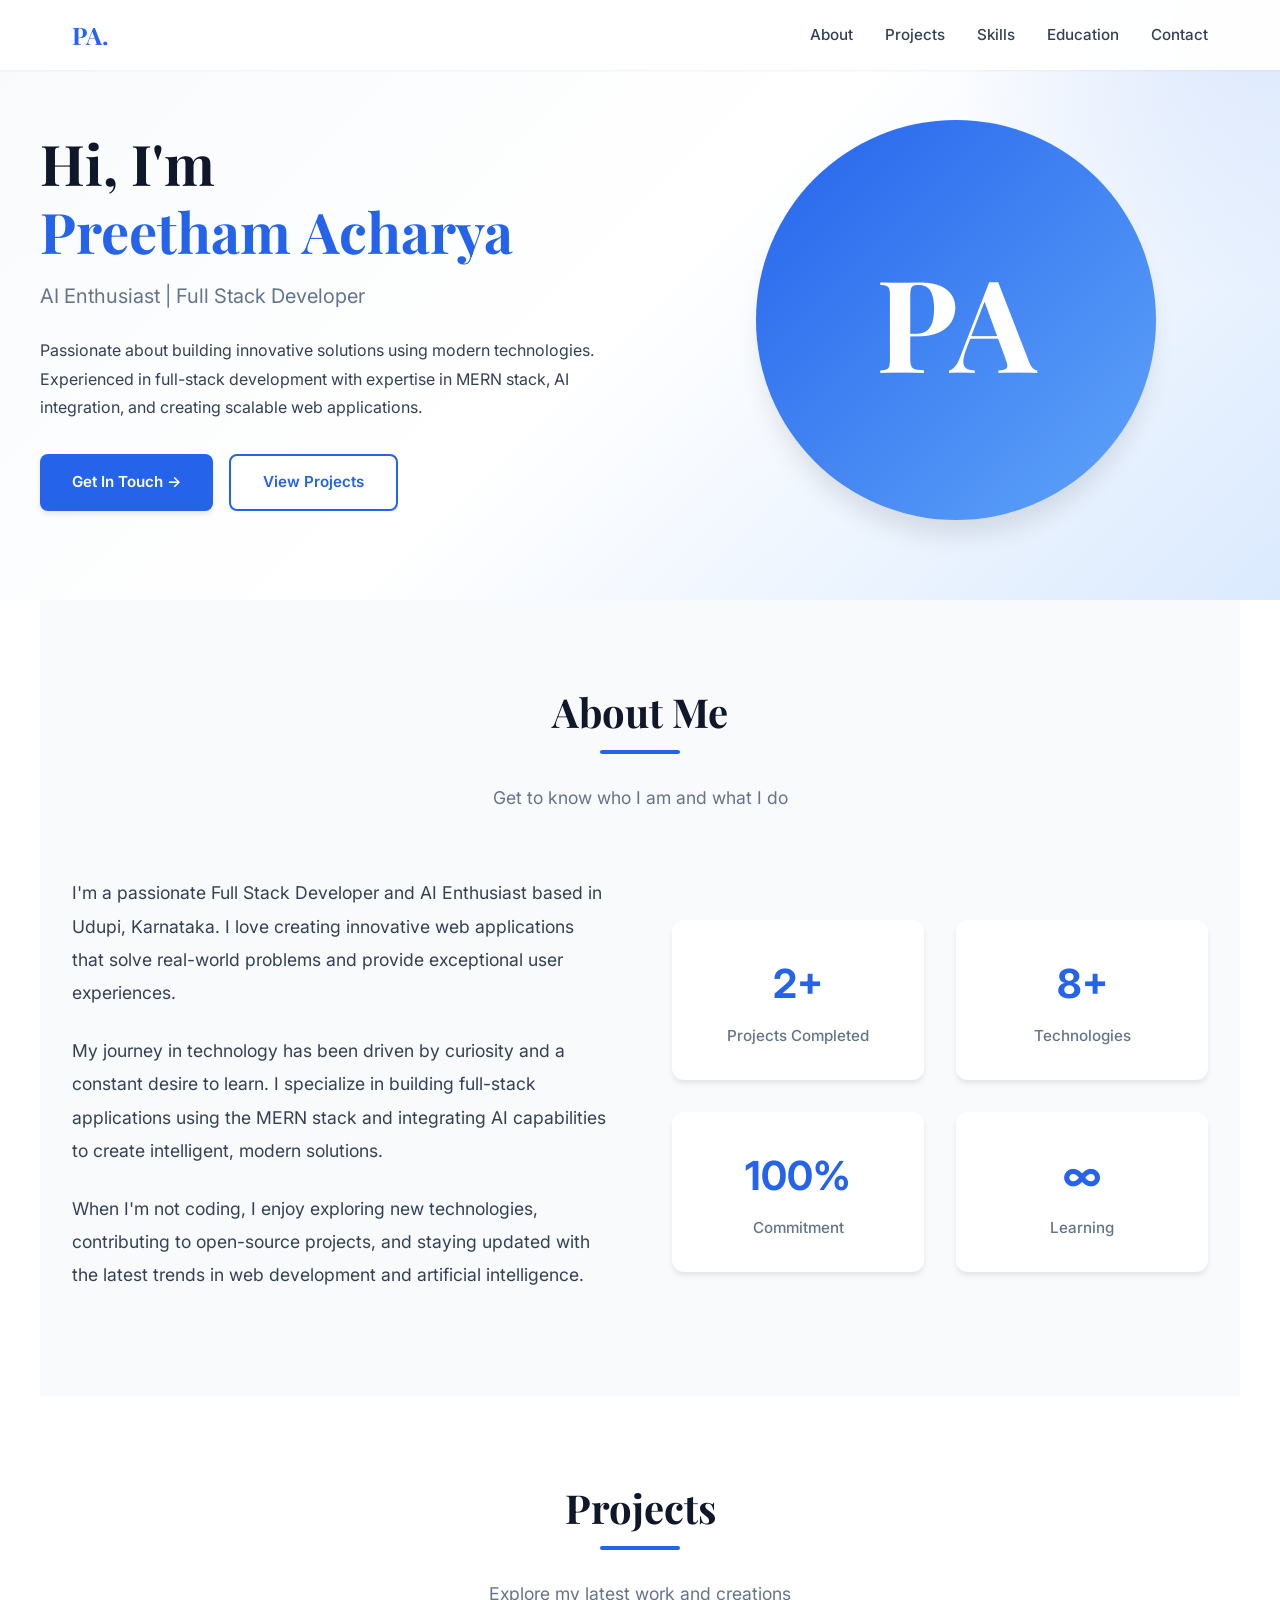
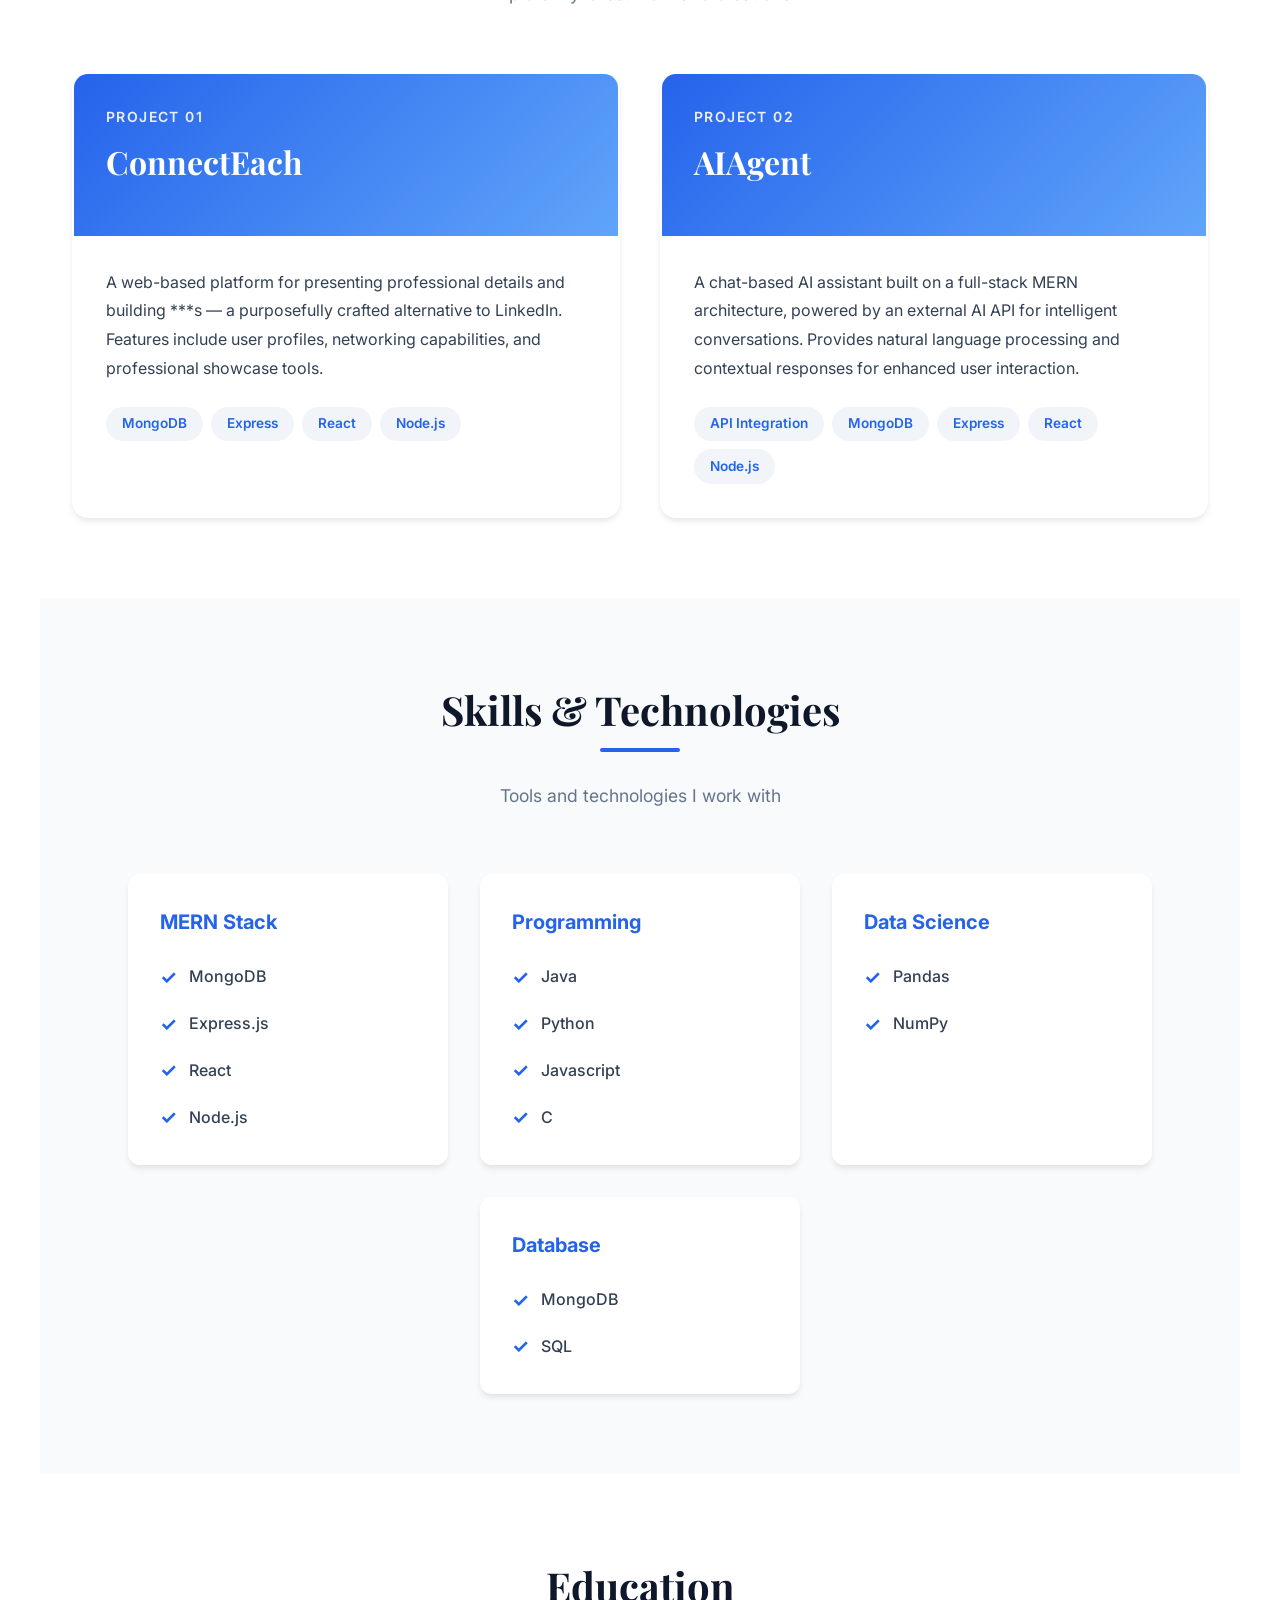
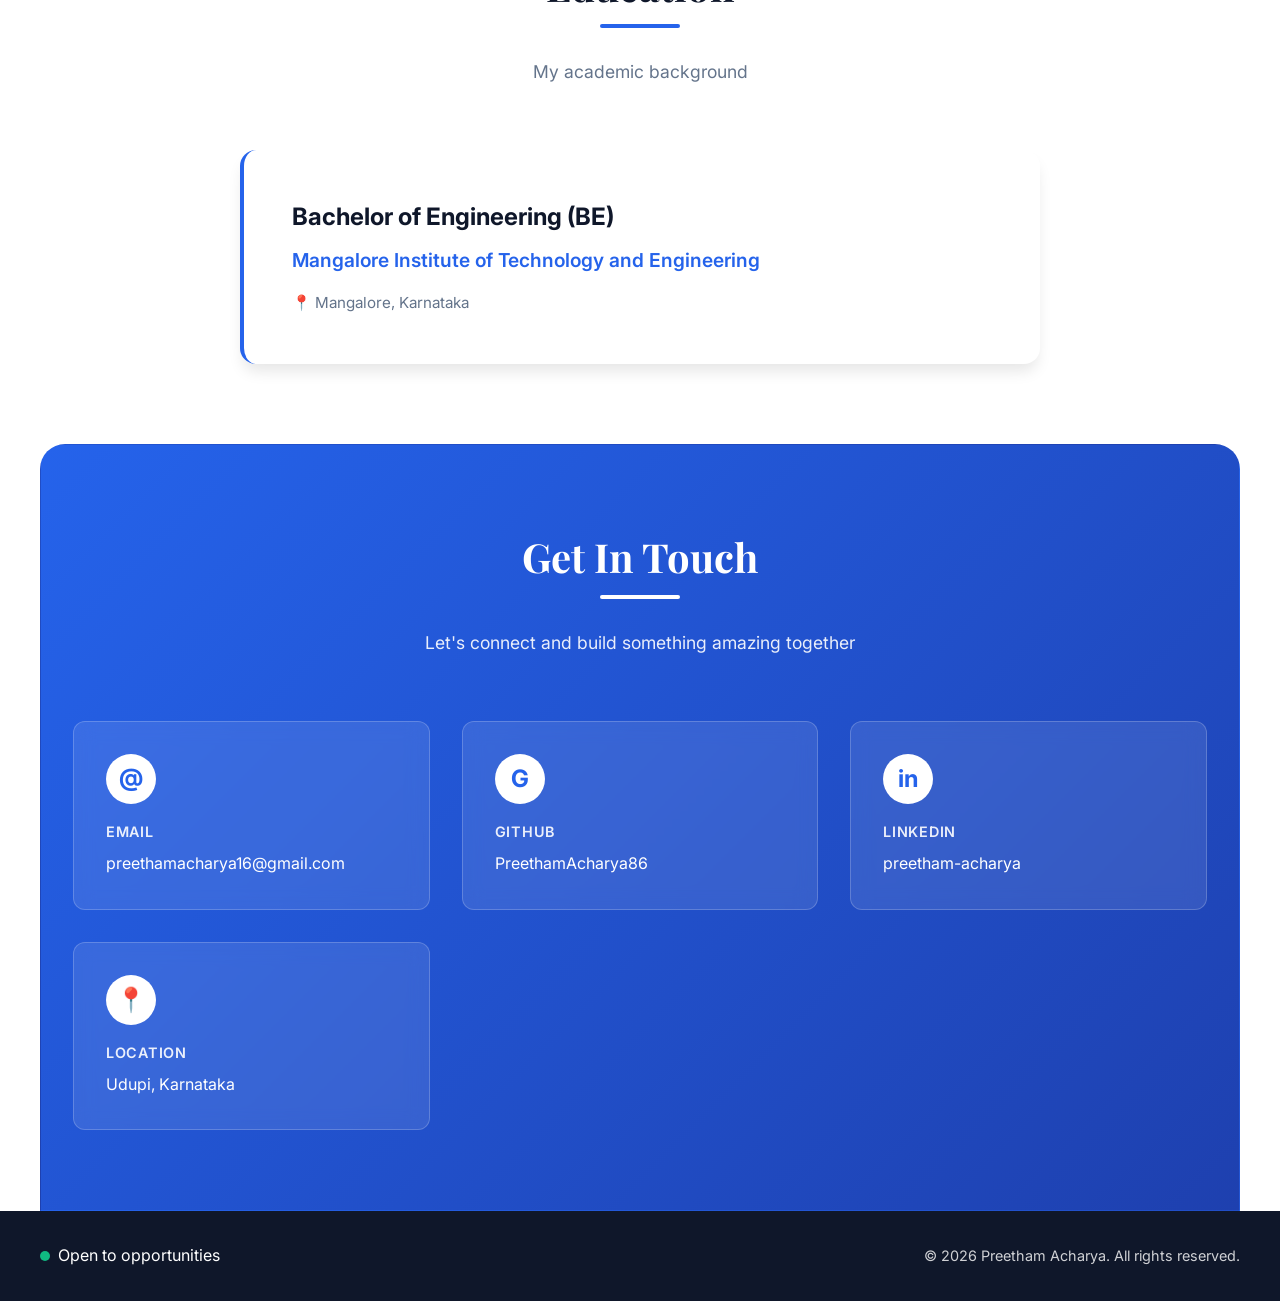
==== index.html @ 72200555 "First portfolio" ====
<!DOCTYPE html>
<html lang="en">
<head>
  <meta charset="UTF-8">
  <meta name="viewport" content="width=device-width, initial-scale=1.0">
  <title>Preetham Acharya - Portfolio</title>
  <link rel="preconnect" href="https://fonts.googleapis.com">
  <link rel="stylesheet" href="style.css">
  <link href="https://fonts.googleapis.com/css2?family=Inter:wght@300;400;500;600;700&family=Playfair+Display:wght@400;600;700&display=swap" rel="stylesheet">
</head>
<body>

<!-- Navigation -->
<nav id="navbar">
  <div class="nav-container">
    <a href="#" class="logo">PA.</a>
    <ul class="nav-links">
      <li><a href="#about">About</a></li>
      <li><a href="#projects">Projects</a></li>
      <li><a href="#skills">Skills</a></li>
      <li><a href="#education">Education</a></li>
      <li><a href="#contact">Contact</a></li>
    </ul>
  </div>
</nav>

<!-- Hero Section -->
<section class="hero">
  <div class="hero-container">
    <div class="hero-content">
      <h1>
        Hi, I'm
        <span>Preetham Acharya</span>
      </h1>
      <p class="hero-subtitle">AI Enthusiast | Full Stack Developer</p>
      <p class="hero-description">
        Passionate about building innovative solutions using modern technologies. 
        Experienced in full-stack development with expertise in MERN stack, 
        AI integration, and creating scalable web applications.
      </p>
      <div class="hero-buttons">
        <a href="#contact" class="btn btn-primary">Get In Touch →</a>
        <a href="#projects" class="btn btn-secondary">View Projects</a>
      </div>
    </div>
    <div class="hero-image">
      <div class="hero-circle"></div>
    </div>
  </div>
</section>

<!-- About Section -->
<section id="about" class="section about">
  <div class="section-header">
    <h2 class="section-title">About Me</h2>
    <p class="section-subtitle">Get to know who I am and what I do</p>
  </div>
  <div class="about-content">
    <div class="about-text">
      <p>
        I'm a passionate Full Stack Developer and AI Enthusiast based in Udupi, Karnataka. 
        I love creating innovative web applications that solve real-world problems and 
        provide exceptional user experiences.
      </p>
      <p>
        My journey in technology has been driven by curiosity and a constant desire to learn. 
        I specialize in building full-stack applications using the MERN stack and integrating 
        AI capabilities to create intelligent, modern solutions.
      </p>
      <p>
        When I'm not coding, I enjoy exploring new technologies, contributing to open-source 
        projects, and staying updated with the latest trends in web development and artificial intelligence.
      </p>
    </div>
    <div class="about-stats">
      <div class="stat-card fade-in">
        <div class="stat-number">2+</div>
        <div class="stat-label">Projects Completed</div>
      </div>
      <div class="stat-card fade-in">
        <div class="stat-number">8+</div>
        <div class="stat-label">Technologies</div>
      </div>
      <div class="stat-card fade-in">
        <div class="stat-number">100%</div>
        <div class="stat-label">Commitment</div>
      </div>
      <div class="stat-card fade-in">
        <div class="stat-number">∞</div>
        <div class="stat-label">Learning</div>
      </div>
    </div>
  </div>
</section>

<!-- Projects Section -->
<section id="projects" class="section">
  <div class="section-header">
    <h2 class="section-title">Projects</h2>
    <p class="section-subtitle">Explore my latest work and creations</p>
  </div>
  <div class="projects-grid">
    <div class="project-card fade-in">
      <div class="project-header">
        <div class="project-number">PROJECT 01</div>
        <h3 class="project-title">ConnectEach</h3>
      </div>
      <div class="project-body">
        <p class="project-description">
          A web-based platform for presenting professional details and building ***s — 
          a purposefully crafted alternative to LinkedIn. Features include user profiles, 
          networking capabilities, and professional showcase tools.
        </p>
        <div class="project-tags">
          <span class="tag">MongoDB</span>
          <span class="tag">Express</span>
          <span class="tag">React</span>
          <span class="tag">Node.js</span>
        </div>
      </div>
    </div>

    <div class="project-card fade-in">
      <div class="project-header">
        <div class="project-number">PROJECT 02</div>
        <h3 class="project-title">AIAgent</h3>
      </div>
      <div class="project-body">
        <p class="project-description">
          A chat-based AI assistant built on a full-stack MERN architecture, powered by an 
          external AI API for intelligent conversations. Provides natural language processing 
          and contextual responses for enhanced user interaction.
        </p>
        <div class="project-tags">
          <span class="tag">API Integration</span>
          <span class="tag">MongoDB</span>
          <span class="tag">Express</span>
          <span class="tag">React</span>
          <span class="tag">Node.js</span>
        </div>
      </div>
    </div>
  </div>
</section>

<!-- Skills Section -->
<section id="skills" class="section skills">
  <div class="section-header">
    <h2 class="section-title">Skills & Technologies</h2>
    <p class="section-subtitle">Tools and technologies I work with</p>
  </div>
  <div class="skills-container">
    <div class="skill-category fade-in">
      <h3 class="skill-category-title">
        MERN Stack
      </h3>
      <div class="skill-list">
        <div class="skill-item">
          <span class="skill-name">MongoDB</span>
        </div>
        <div class="skill-item">
          <span class="skill-name">Express.js</span>
        </div>
        <div class="skill-item">
          <span class="skill-name">React</span>
        </div>
        <div class="skill-item">
          <span class="skill-name">Node.js</span>
        </div>
      </div>
    </div>

    <div class="skill-category fade-in">
      <h3 class="skill-category-title">
        Programming
      </h3>
      <div class="skill-list">
        <div class="skill-item">
          <span class="skill-name">Java</span>
        </div>
        <div class="skill-item">
          <span class="skill-name">Python</span>
        </div>
        <div class="skill-item">
          <span class="skill-name">Javascript</span>
        </div>
        <div class="skill-item">
          <span class="skill-name">C</span>
        </div>
      </div>
    </div>

    <div class="skill-category fade-in">
      <h3 class="skill-category-title">
        Data Science
      </h3>
      <div class="skill-list">
        <div class="skill-item">
          <span class="skill-name">Pandas</span>
        </div>
        <div class="skill-item">
          <span class="skill-name">NumPy</span>
        </div>
      </div>
    </div>
    <div class="skill-category fade-in">
      <h3 class="skill-category-title">
        Database
      </h3>
      <div class="skill-list">
        <div class="skill-item">
          <span class="skill-name">MongoDB</span>
        </div>
        <div class="skill-item">
          <span class="skill-name">SQL</span>
        </div>
      </div>
    </div>
  </div>
</section>

<!-- Education Section -->
<section id="education" class="section">
  <div class="section-header">
    <h2 class="section-title">Education</h2>
    <p class="section-subtitle">My academic background</p>
  </div>
  <div class="education-card fade-in">
    <h3 class="education-degree">Bachelor of Engineering (BE)</h3>
    <p class="education-institution">Mangalore Institute of Technology and Engineering</p>
    <div class="education-details">
      <span>📍 Mangalore, Karnataka</span>
    </div>
  </div>
</section>

<!-- Contact Section -->
<section id="contact" class="section contact">
  <div class="section-header">
    <h2 class="section-title">Get In Touch</h2>
    <p class="section-subtitle">Let's connect and build something amazing together</p>
  </div>
  <div class="contact-grid">
    <div class="contact-card fade-in">
      <div class="contact-icon">@</div>
      <div class="contact-label">EMAIL</div>
      <div class="contact-value">
        <a href="mailto:preethamacharya16@gmail.com">preethamacharya16@gmail.com</a>
      </div>
    </div>

    <div class="contact-card fade-in">
      <div class="contact-icon">G</div>
      <div class="contact-label">GITHUB</div>
      <div class="contact-value">
        <a href="https://github.com/PreethamAcharya86" target="_blank">PreethamAcharya86</a>
      </div>
    </div>

    <div class="contact-card fade-in">
      <div class="contact-icon">in</div>
      <div class="contact-label">LINKEDIN</div>
      <div class="contact-value">
        <a href="https://www.linkedin.com/in/preetham-acharya" target="_blank">preetham-acharya</a>
      </div>
    </div>

    <div class="contact-card fade-in">
      <div class="contact-icon">📍</div>
      <div class="contact-label">LOCATION</div>
      <div class="contact-value">Udupi, Karnataka</div>
    </div>
  </div>
</section>

<!-- Footer -->
<footer>
  <div class="footer-content">
    <div class="footer-status">
      <span class="status-dot"></span>
      <span>Open to opportunities</span>
    </div>
    <div class="footer-text">
      © 2026 Preetham Acharya. All rights reserved.
    </div>
  </div>
</footer>

<script>
// Navbar scroll effect
const navbar = document.getElementById('navbar');
window.addEventListener('scroll', () => {
  if (window.scrollY > 50) {
    navbar.classList.add('scrolled');
  } else {
    navbar.classList.remove('scrolled');
  }
});

// Intersection Observer for fade-in animations
const observerOptions = {
  threshold: 0.1,
  rootMargin: '0px 0px -50px 0px'
};

const observer = new IntersectionObserver((entries) => {
  entries.forEach(entry => {
    if (entry.isIntersecting) {
      entry.target.classList.add('visible');
    }
  });
}, observerOptions);

// Observe all fade-in elements
document.querySelectorAll('.fade-in').forEach(el => {
  observer.observe(el);
});

// Smooth scroll for navigation links
document.querySelectorAll('a[href^="#"]').forEach(anchor => {
  anchor.addEventListener('click', function (e) {
    e.preventDefault();
    const target = document.querySelector(this.getAttribute('href'));
    if (target) {
      const offsetTop = target.offsetTop - 80;
      window.scrollTo({
        top: offsetTop,
        behavior: 'smooth'
      });
    }
  });
});
</script>
---- style.css ----
:root {
  --primary-blue: #2563eb;
  --light-blue: #60a5fa;
  --dark-blue: #1e40af;
  --accent-blue: #3b82f6;
  --white: #ffffff;
  --off-white: #f8fafc;
  --light-gray: #f1f5f9;
  --gray: #64748b;
  --dark-gray: #334155;
  --text-dark: #0f172a;
  
  --shadow-sm: 0 1px 2px 0 rgba(0, 0, 0, 0.05);
  --shadow-md: 0 4px 6px -1px rgba(0, 0, 0, 0.1);
  --shadow-lg: 0 10px 15px -3px rgba(0, 0, 0, 0.1);
  --shadow-xl: 0 20px 25px -5px rgba(0, 0, 0, 0.1);
}

* {
  margin: 0;
  padding: 0;
  box-sizing: border-box;
}

html {
  scroll-behavior: smooth;
}

body {
  font-family: 'Inter', sans-serif;
  background: var(--white);
  color: var(--text-dark);
  line-height: 1.6;
  overflow-x: hidden;
}

/* Navigation */
nav {
  position: fixed;
  top: 0;
  left: 0;
  right: 0;
  background: rgba(255, 255, 255, 0.95);
  backdrop-filter: blur(10px);
  box-shadow: var(--shadow-sm);
  z-index: 1000;
  transition: all 0.3s ease;
}

nav.scrolled {
  box-shadow: var(--shadow-md);
}

.nav-container {
  max-width: 1200px;
  margin: 0 auto;
  padding: 1rem 2rem;
  display: flex;
  justify-content: space-between;
  align-items: center;
}

.logo {
  font-family: 'Playfair Display', serif;
  font-size: 1.5rem;
  font-weight: 700;
  color: var(--primary-blue);
  text-decoration: none;
}

.nav-links {
  display: flex;
  gap: 2rem;
  list-style: none;
}

.nav-links a {
  color: var(--dark-gray);
  text-decoration: none;
  font-weight: 500;
  font-size: 0.95rem;
  transition: color 0.3s ease;
  position: relative;
}

.nav-links a::after {
  content: '';
  position: absolute;
  bottom: -5px;
  left: 0;
  width: 0;
  height: 2px;
  background: var(--primary-blue);
  transition: width 0.3s ease;
}

.nav-links a:hover {
  color: var(--primary-blue);
}

.nav-links a:hover::after {
  width: 100%;
}

/* Hero Section */
.hero {
  padding: 120px 2rem 80px;
  background: linear-gradient(135deg, var(--off-white) 0%, var(--white) 50%, #dbeafe 100%);
  position: relative;
  overflow: hidden;
}

.hero::before {
  content: '';
  position: absolute;
  top: -50%;
  right: -20%;
  width: 600px;
  height: 600px;
  background: radial-gradient(circle, rgba(37, 99, 235, 0.1) 0%, transparent 70%);
  border-radius: 50%;
  animation: float 6s ease-in-out infinite;
}

@keyframes float {
  0%, 100% { transform: translateY(0px); }
  50% { transform: translateY(-30px); }
}

.hero-container {
  max-width: 1200px;
  margin: 0 auto;
  display: grid;
  grid-template-columns: 1fr 1fr;
  gap: 4rem;
  align-items: center;
  position: relative;
  z-index: 1;
}

.hero-content h1 {
  font-family: 'Playfair Display', serif;
  font-size: 3.5rem;
  font-weight: 700;
  color: var(--text-dark);
  margin-bottom: 1rem;
  line-height: 1.2;
}

.hero-content h1 span {
  color: var(--primary-blue);
  display: block;
}

.hero-subtitle {
  font-size: 1.25rem;
  color: var(--gray);
  margin-bottom: 1.5rem;
}

.hero-description {
  font-size: 1rem;
  color: var(--dark-gray);
  margin-bottom: 2rem;
  line-height: 1.8;
}

.hero-buttons {
  display: flex;
  gap: 1rem;
}

.btn {
  padding: 0.875rem 2rem;
  border-radius: 8px;
  text-decoration: none;
  font-weight: 600;
  font-size: 0.95rem;
  transition: all 0.3s ease;
  display: inline-flex;
  align-items: center;
  gap: 0.5rem;
}

.btn-primary {
  background: var(--primary-blue);
  color: var(--white);
  box-shadow: var(--shadow-md);
}

.btn-primary:hover {
  background: var(--dark-blue);
  box-shadow: var(--shadow-lg);
  transform: translateY(-2px);
}

.btn-secondary {
  background: var(--white);
  color: var(--primary-blue);
  border: 2px solid var(--primary-blue);
}

.btn-secondary:hover {
  background: var(--primary-blue);
  color: var(--white);
}

.hero-image {
  position: relative;
  display: flex;
  justify-content: center;
  align-items: center;
}

.hero-circle {
  width: 400px;
  height: 400px;
  background: linear-gradient(135deg, var(--primary-blue) 0%, var(--light-blue) 100%);
  border-radius: 50%;
  display: flex;
  justify-content: center;
  align-items: center;
  box-shadow: var(--shadow-xl);
  position: relative;
  animation: pulse 3s ease-in-out infinite;
}

@keyframes pulse {
  0%, 100% { box-shadow: 0 0 0 0 rgba(37, 99, 235, 0.4); }
  50% { box-shadow: 0 0 0 30px rgba(37, 99, 235, 0); }
}

.hero-circle::before {
  content: 'PA';
  font-family: 'Playfair Display', serif;
  font-size: 8rem;
  font-weight: 700;
  color: var(--white);
}

/* Section Styles */
.section {
  padding: 80px 2rem;
  max-width: 1200px;
  margin: 0 auto;
}

.section-header {
  text-align: center;
  margin-bottom: 4rem;
}

.section-title {
  font-family: 'Playfair Display', serif;
  font-size: 2.5rem;
  font-weight: 700;
  color: var(--text-dark);
  margin-bottom: 1rem;
  position: relative;
  display: inline-block;
}

.section-title::after {
  content: '';
  position: absolute;
  bottom: -10px;
  left: 50%;
  transform: translateX(-50%);
  width: 80px;
  height: 4px;
  background: var(--primary-blue);
  border-radius: 2px;
}

.section-subtitle {
  font-size: 1.1rem;
  color: var(--gray);
  margin-top: 1.5rem;
}

/* About Section */
.about {
  background: var(--off-white);
}

.about-content {
  display: grid;
  grid-template-columns: 1fr 1fr;
  gap: 4rem;
  align-items: center;
}

.about-text {
  font-size: 1.1rem;
  color: var(--dark-gray);
  line-height: 1.9;
}

.about-text p {
  margin-bottom: 1.5rem;
}

.about-stats {
  display: grid;
  grid-template-columns: 1fr 1fr;
  gap: 2rem;
}

.stat-card {
  background: var(--white);
  padding: 2rem;
  border-radius: 12px;
  box-shadow: var(--shadow-md);
  text-align: center;
  transition: transform 0.3s ease;
}

.stat-card:hover {
  transform: translateY(-5px);
  box-shadow: var(--shadow-lg);
}

.stat-number {
  font-size: 2.5rem;
  font-weight: 700;
  color: var(--primary-blue);
  margin-bottom: 0.5rem;
}

.stat-label {
  font-size: 0.95rem;
  color: var(--gray);
  font-weight: 500;
}

/* Projects Section */
.projects-grid {
  display: grid;
  grid-template-columns: repeat(auto-fit, minmax(500px, 1fr));
  gap: 2.5rem;
}

.project-card {
  background: var(--white);
  border-radius: 16px;
  overflow: hidden;
  box-shadow: var(--shadow-md);
  transition: all 0.3s ease;
  border: 2px solid transparent;
}

.project-card:hover {
  transform: translateY(-8px);
  box-shadow: var(--shadow-xl);
  border-color: var(--primary-blue);
}

.project-header {
  background: linear-gradient(135deg, var(--primary-blue) 0%, var(--light-blue) 100%);
  padding: 2rem;
  color: var(--white);
}

.project-number {
  font-size: 0.875rem;
  font-weight: 600;
  letter-spacing: 0.1em;
  margin-bottom: 0.5rem;
  opacity: 0.9;
}

.project-title {
  font-family: 'Playfair Display', serif;
  font-size: 2rem;
  font-weight: 700;
  margin-bottom: 1rem;
}

.project-body {
  padding: 2rem;
}

.project-description {
  color: var(--dark-gray);
  margin-bottom: 1.5rem;
  line-height: 1.8;
}

.project-tags {
  display: flex;
  flex-wrap: wrap;
  gap: 0.5rem;
}

.tag {
  background: var(--light-gray);
  color: var(--primary-blue);
  padding: 0.4rem 1rem;
  border-radius: 20px;
  font-size: 0.85rem;
  font-weight: 600;
}

/* Skills Section */
.skills {
  background: var(--off-white);
}

.skills-container {
  display: flex;
  flex-wrap: wrap;
  justify-content: center;
  gap: 2rem;
}

.skill-category {
  background: var(--white);
  padding: 2rem;
  flex: 1 1 280px;
  max-width: 320px;
  border-radius: 12px;
  box-shadow: var(--shadow-md);
  transition: transform 0.3s ease;
}

.skill-category:hover {
  transform: translateY(-5px);
  box-shadow: var(--shadow-lg);
}

.skill-category-title {
  font-size: 1.25rem;
  font-weight: 700;
  color: var(--primary-blue);
  margin-bottom: 1.5rem;
  display: flex;
  align-items: center;
  gap: 0.75rem;
}

.skill-icon {
  width: 32px;
  height: 32px;
  background: var(--primary-blue);
  border-radius: 8px;
  display: flex;
  align-items: center;
  justify-content: center;
  color: var(--white);
  font-weight: 700;
}

.skill-list {
  display: flex;
  flex-direction: column;
  gap: 1rem;
}

.skill-item {
  display: flex;
  align-items: center;
  gap: 0.75rem;
}

.skill-item::before {
  content: '✓';
  color: var(--primary-blue);
  font-weight: 700;
  font-size: 1.2rem;
}

.skill-name {
  color: var(--dark-gray);
  font-weight: 500;
}

/* Education Section */
.education-card {
  background: var(--white);
  padding: 3rem;
  border-radius: 16px;
  box-shadow: var(--shadow-lg);
  border-left: 4px solid var(--primary-blue);
  max-width: 800px;
  margin: 0 auto;
}

.education-degree {
  font-size: 1.5rem;
  font-weight: 700;
  color: var(--text-dark);
  margin-bottom: 0.5rem;
}

.education-institution {
  font-size: 1.2rem;
  color: var(--primary-blue);
  font-weight: 600;
  margin-bottom: 1rem;
}

.education-details {
  display: flex;
  gap: 2rem;
  color: var(--gray);
  font-size: 0.95rem;
}

/* Contact Section */
.contact {
  background: linear-gradient(135deg, var(--primary-blue) 0%, var(--dark-blue) 100%);
  border: 1px solid transparent;
  border-top-left-radius: 25px;
  border-top-right-radius: 25px;
  color: var(--white);
}

.contact .section-title {
  color: var(--white);
}

.contact .section-title::after {
  background: var(--white);
}

.contact .section-subtitle {
  color: rgba(255, 255, 255, 0.9);
}

.contact-grid {
  display: grid;
  grid-template-columns: repeat(auto-fit, minmax(280px, 1fr));
  gap: 2rem;
  margin-top: 3rem;
}

.contact-card {
  background: rgba(255, 255, 255, 0.1);
  backdrop-filter: blur(10px);
  padding: 2rem;
  border-radius: 12px;
  border: 1px solid rgba(255, 255, 255, 0.2);
  transition: all 0.3s ease;
}

.contact-card:hover {
  background: rgba(255, 255, 255, 0.15);
  transform: translateY(-5px);
}

.contact-icon {
  width: 50px;
  height: 50px;
  background: var(--white);
  color: var(--primary-blue);
  border-radius: 50%;
  display: flex;
  align-items: center;
  justify-content: center;
  margin-bottom: 1rem;
  font-size: 1.5rem;
  font-weight: 700;
}

.contact-label {
  font-size: 0.9rem;
  font-weight: 600;
  letter-spacing: 0.05em;
  margin-bottom: 0.5rem;
  opacity: 0.9;
}

.contact-value {
  font-size: 1rem;
  word-break: break-all;
}

.contact-value a {
  color: var(--white);
  text-decoration: none;
  transition: opacity 0.3s ease;
}

.contact-value a:hover {
  opacity: 0.8;
}

/* Footer */
footer {
  background: var(--text-dark);
  color: var(--white);
  padding: 2rem;
  text-align: center;
}

.footer-content {
  max-width: 1200px;
  margin: 0 auto;
  display: flex;
  justify-content: space-between;
  align-items: center;
  flex-wrap: wrap;
  gap: 1rem;
}

.footer-status {
  display: flex;
  align-items: center;
  gap: 0.5rem;
}

.status-dot {
  width: 10px;
  height: 10px;
  background: #10b981;
  border-radius: 50%;
  animation: blink 2s ease-in-out infinite;
}

@keyframes blink {
  0%, 100% { opacity: 1; }
  50% { opacity: 0.5; }
}

.footer-text {
  font-size: 0.9rem;
  opacity: 0.8;
}

/* Responsive Design */
@media (max-width: 968px) {
  .hero-container {
    grid-template-columns: 1fr;
    text-align: center;
  }
  
  .hero-content h1 {
    font-size: 2.5rem;
  }
  
  .hero-buttons {
    justify-content: center;
  }
  
  .hero-circle {
    width: 300px;
    height: 300px;
  }
  
  .hero-circle::before {
    font-size: 6rem;
  }
  
  .about-content {
    grid-template-columns: 1fr;
  }
  
  .projects-grid {
    grid-template-columns: 1fr;
  }
  
  .nav-links {
    gap: 1rem;
  }
}

@media (max-width: 640px) {
  .nav-container {
    padding: 1rem;
  }
  
  .nav-links {
    font-size: 0.85rem;
  }
  
  .hero {
    padding: 100px 1rem 60px;
  }
  
  .hero-content h1 {
    font-size: 2rem;
  }
  
  .section {
    padding: 60px 1rem;
  }
  
  .section-title {
    font-size: 2rem;
  }
  
  .footer-content {
    flex-direction: column;
    text-align: center;
  }
}

/* Scroll animations */
.fade-in {
  opacity: 0;
  transform: translateY(30px);
  transition: opacity 0.6s ease, transform 0.6s ease;
}

.fade-in.visible {
  opacity: 1;
  transform: translateY(0);
}
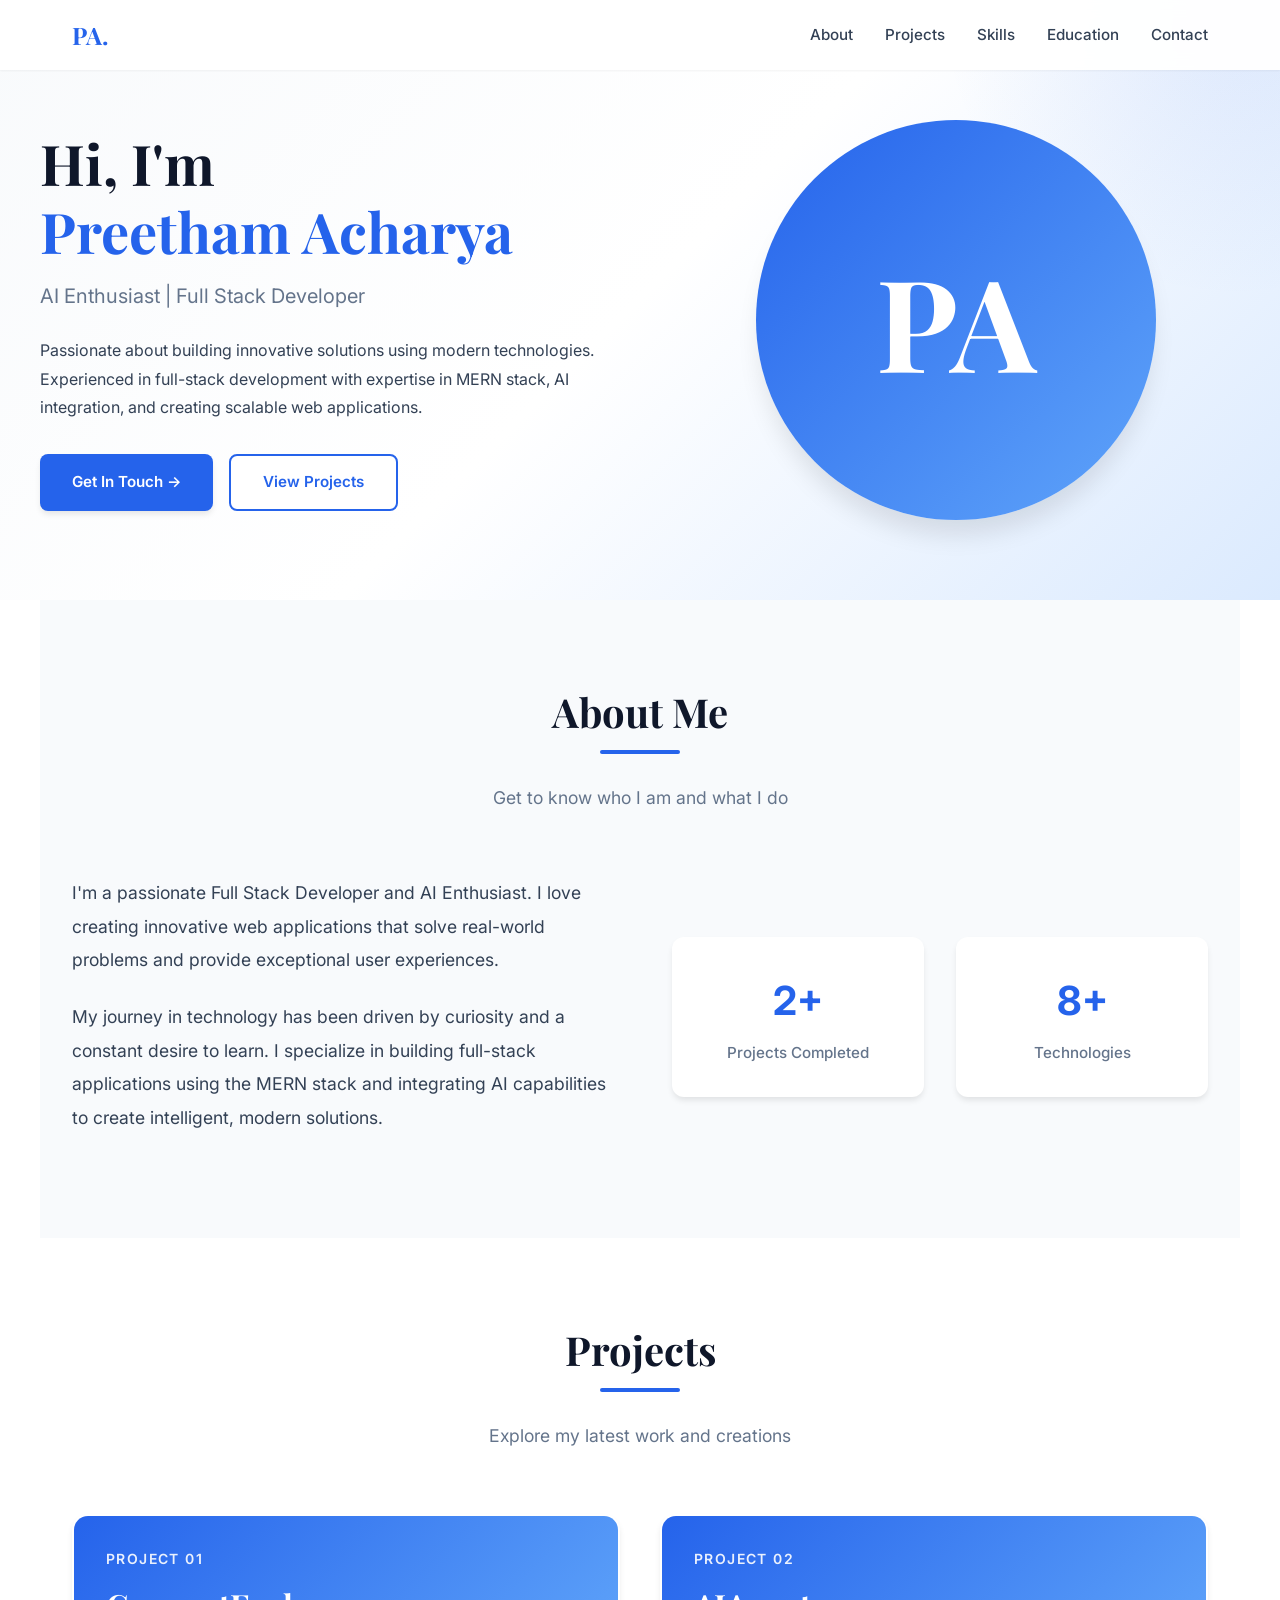
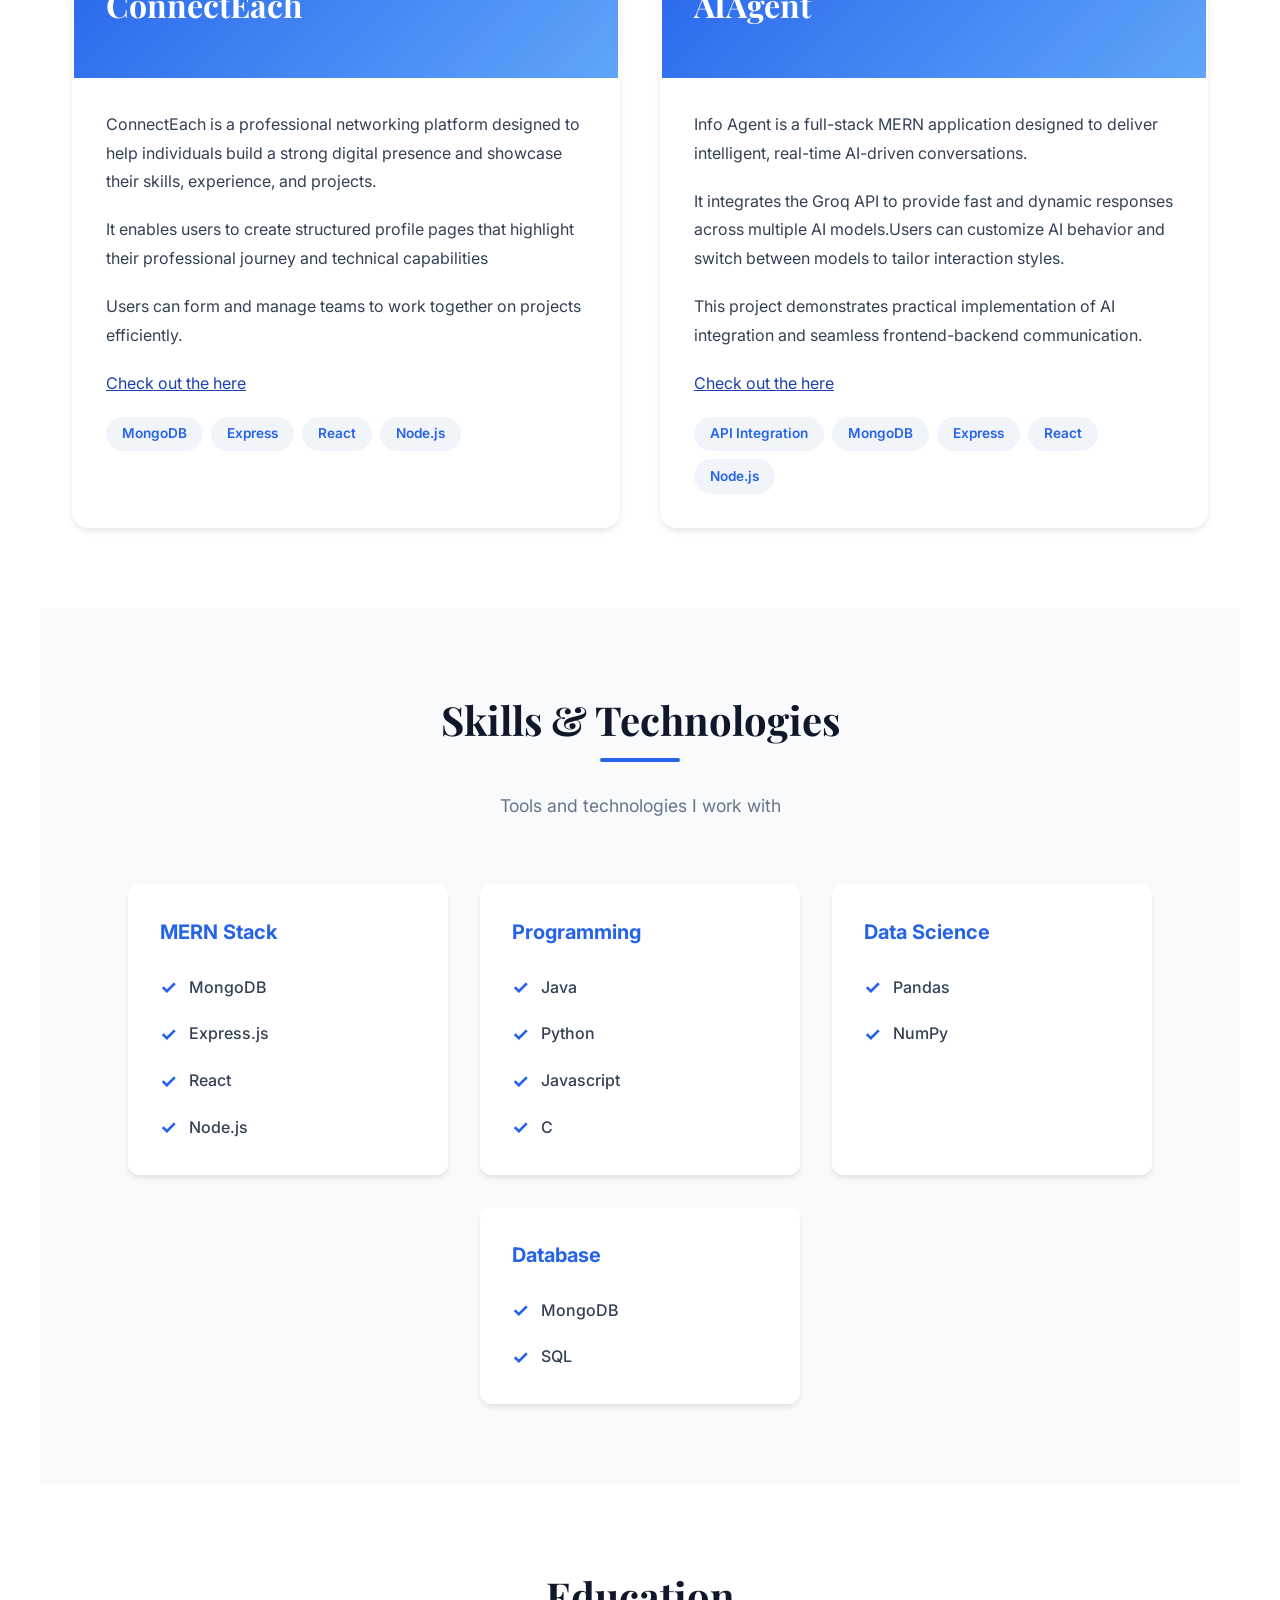
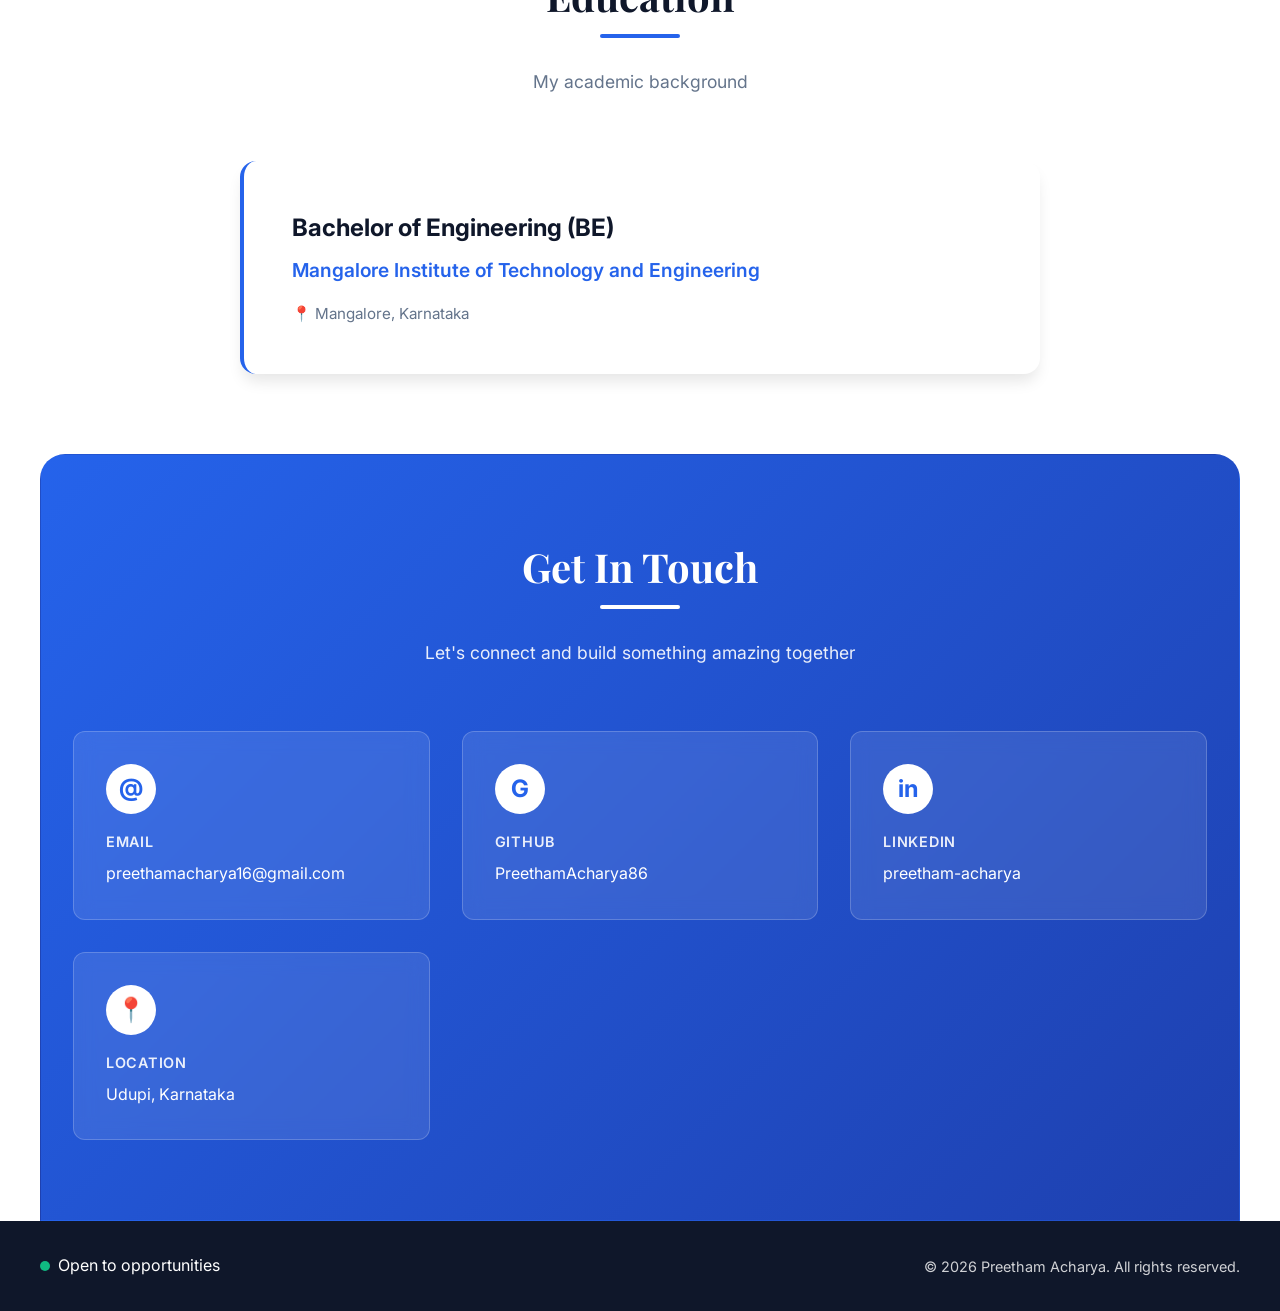
==== commit 1b81bee0: "Updated projects and skills" ====
--- a/index.html
+++ b/index.html
@@ -7,6 +7,74 @@
   <link rel="preconnect" href="https://fonts.googleapis.com">
   <link rel="stylesheet" href="style.css">
   <link href="https://fonts.googleapis.com/css2?family=Inter:wght@300;400;500;600;700&family=Playfair+Display:wght@400;600;700&display=swap" rel="stylesheet">
+
+  <!-- Mobile navbar responsiveness only — no other styles changed -->
+  <style>
+    .hamburger {
+      display: none;
+      flex-direction: column;
+      gap: 5px;
+      cursor: pointer;
+      background: none;
+      border: none;
+      padding: 4px;
+    }
+
+    .hamburger span {
+      display: block;
+      width: 24px;
+      height: 2px;
+      background: currentColor;
+      border-radius: 2px;
+      transition: transform 0.3s ease, opacity 0.3s ease;
+    }
+
+    .hamburger.open span:nth-child(1) {
+      transform: translateY(7px) rotate(45deg);
+    }
+
+    .hamburger.open span:nth-child(2) {
+      opacity: 0;
+    }
+
+    .hamburger.open span:nth-child(3) {
+      transform: translateY(-7px) rotate(-45deg);
+    }
+
+    @media (max-width: 768px) {
+      .hamburger {
+        display: flex;
+      }
+
+      .nav-links {
+        display: none;
+        flex-direction: column;
+        position: absolute;
+        top: 100%;
+        left: 0;
+        right: 0;
+        padding: 12px 0;
+        border-top: 1px solid rgba(128,128,128,0.15);
+        background: inherit;
+        box-shadow: 0 8px 24px rgba(0,0,0,0.12);
+        z-index: 999;
+      }
+
+      .nav-links.open {
+        display: flex;
+      }
+
+      .nav-links li {
+        list-style: none;
+      }
+
+      .nav-links li a {
+        display: block;
+        padding: 10px 24px;
+        font-size: 0.95rem;
+      }
+    }
+  </style>
 </head>
 <body>
 
@@ -14,7 +82,12 @@
 <nav id="navbar">
   <div class="nav-container">
     <a href="#" class="logo">PA.</a>
-    <ul class="nav-links">
+    <button class="hamburger" id="hamburger" aria-label="Toggle menu" aria-expanded="false">
+      <span></span>
+      <span></span>
+      <span></span>
+    </button>
+    <ul class="nav-links" id="nav-links">
       <li><a href="#about">About</a></li>
       <li><a href="#projects">Projects</a></li>
       <li><a href="#skills">Skills</a></li>
@@ -58,7 +131,7 @@
   <div class="about-content">
     <div class="about-text">
       <p>
-        I'm a passionate Full Stack Developer and AI Enthusiast based in Udupi, Karnataka. 
+        I'm a passionate Full Stack Developer and AI Enthusiast. 
         I love creating innovative web applications that solve real-world problems and 
         provide exceptional user experiences.
       </p>
@@ -67,10 +140,6 @@
         I specialize in building full-stack applications using the MERN stack and integrating 
         AI capabilities to create intelligent, modern solutions.
       </p>
-      <p>
-        When I'm not coding, I enjoy exploring new technologies, contributing to open-source 
-        projects, and staying updated with the latest trends in web development and artificial intelligence.
-      </p>
     </div>
     <div class="about-stats">
       <div class="stat-card fade-in">
@@ -80,14 +149,6 @@
       <div class="stat-card fade-in">
         <div class="stat-number">8+</div>
         <div class="stat-label">Technologies</div>
-      </div>
-      <div class="stat-card fade-in">
-        <div class="stat-number">100%</div>
-        <div class="stat-label">Commitment</div>
-      </div>
-      <div class="stat-card fade-in">
-        <div class="stat-number">∞</div>
-        <div class="stat-label">Learning</div>
       </div>
     </div>
   </div>
@@ -106,11 +167,21 @@
         <h3 class="project-title">ConnectEach</h3>
       </div>
       <div class="project-body">
-        <p class="project-description">
-          A web-based platform for presenting professional details and building ***s — 
-          a purposefully crafted alternative to LinkedIn. Features include user profiles, 
-          networking capabilities, and professional showcase tools.
-        </p>
+        <p class="project-description"> 
+          ConnectEach is a professional networking platform designed to help individuals build a strong digital presence and showcase their skills, experience, and projects.
+        </p>
+        <p class="project-description">
+          It enables users to create structured profile pages that highlight their professional journey and technical capabilities
+        </p>
+        <p class="project-description">
+          Users can form and manage teams to work together on projects efficiently.
+        </p>
+        <p class="project-description">
+          <a href="https://connect-each.onrender.com" class="project-link">
+            Check out the here
+          </a>
+        </p>
+        
         <div class="project-tags">
           <span class="tag">MongoDB</span>
           <span class="tag">Express</span>
@@ -127,9 +198,18 @@
       </div>
       <div class="project-body">
         <p class="project-description">
-          A chat-based AI assistant built on a full-stack MERN architecture, powered by an 
-          external AI API for intelligent conversations. Provides natural language processing 
-          and contextual responses for enhanced user interaction.
+          Info Agent is a full-stack MERN application designed to deliver intelligent, real-time AI-driven conversations.
+        </p>
+        <p class="project-description">
+          It integrates the Groq API to provide fast and dynamic responses across multiple AI models.Users can customize AI behavior and switch between models to tailor interaction styles.
+        </p>
+        <p class="project-description">
+          This project demonstrates practical implementation of AI integration and seamless frontend-backend communication.
+        </p>
+        <p class="project-description">
+          <a href="https://info-agent-50h6.onrender.com" class="project-link">
+            Check out the here
+          </a>
         </p>
         <div class="project-tags">
           <span class="tag">API Integration</span>
@@ -295,6 +375,25 @@
   } else {
     navbar.classList.remove('scrolled');
   }
+});
+
+// Hamburger toggle
+const hamburger = document.getElementById('hamburger');
+const navLinks = document.getElementById('nav-links');
+
+hamburger.addEventListener('click', () => {
+  const isOpen = navLinks.classList.toggle('open');
+  hamburger.classList.toggle('open', isOpen);
+  hamburger.setAttribute('aria-expanded', isOpen);
+});
+
+// Close menu when a nav link is clicked
+navLinks.querySelectorAll('a').forEach(link => {
+  link.addEventListener('click', () => {
+    navLinks.classList.remove('open');
+    hamburger.classList.remove('open');
+    hamburger.setAttribute('aria-expanded', false);
+  });
 });
 
 // Intersection Observer for fade-in animations
@@ -330,4 +429,6 @@
     }
   });
 });
-</script>+</script>
+</body>
+</html>
--- a/style.css
+++ b/style.css
@@ -382,7 +382,7 @@
 
 .project-description {
   color: var(--dark-gray);
-  margin-bottom: 1.5rem;
+  margin-bottom: 1.2rem;
   line-height: 1.8;
 }
 
@@ -467,6 +467,9 @@
   color: var(--primary-blue);
   font-weight: 700;
   font-size: 1.2rem;
+}
+.project-link {
+  color: #1e40af;
 }
 
 .skill-name {
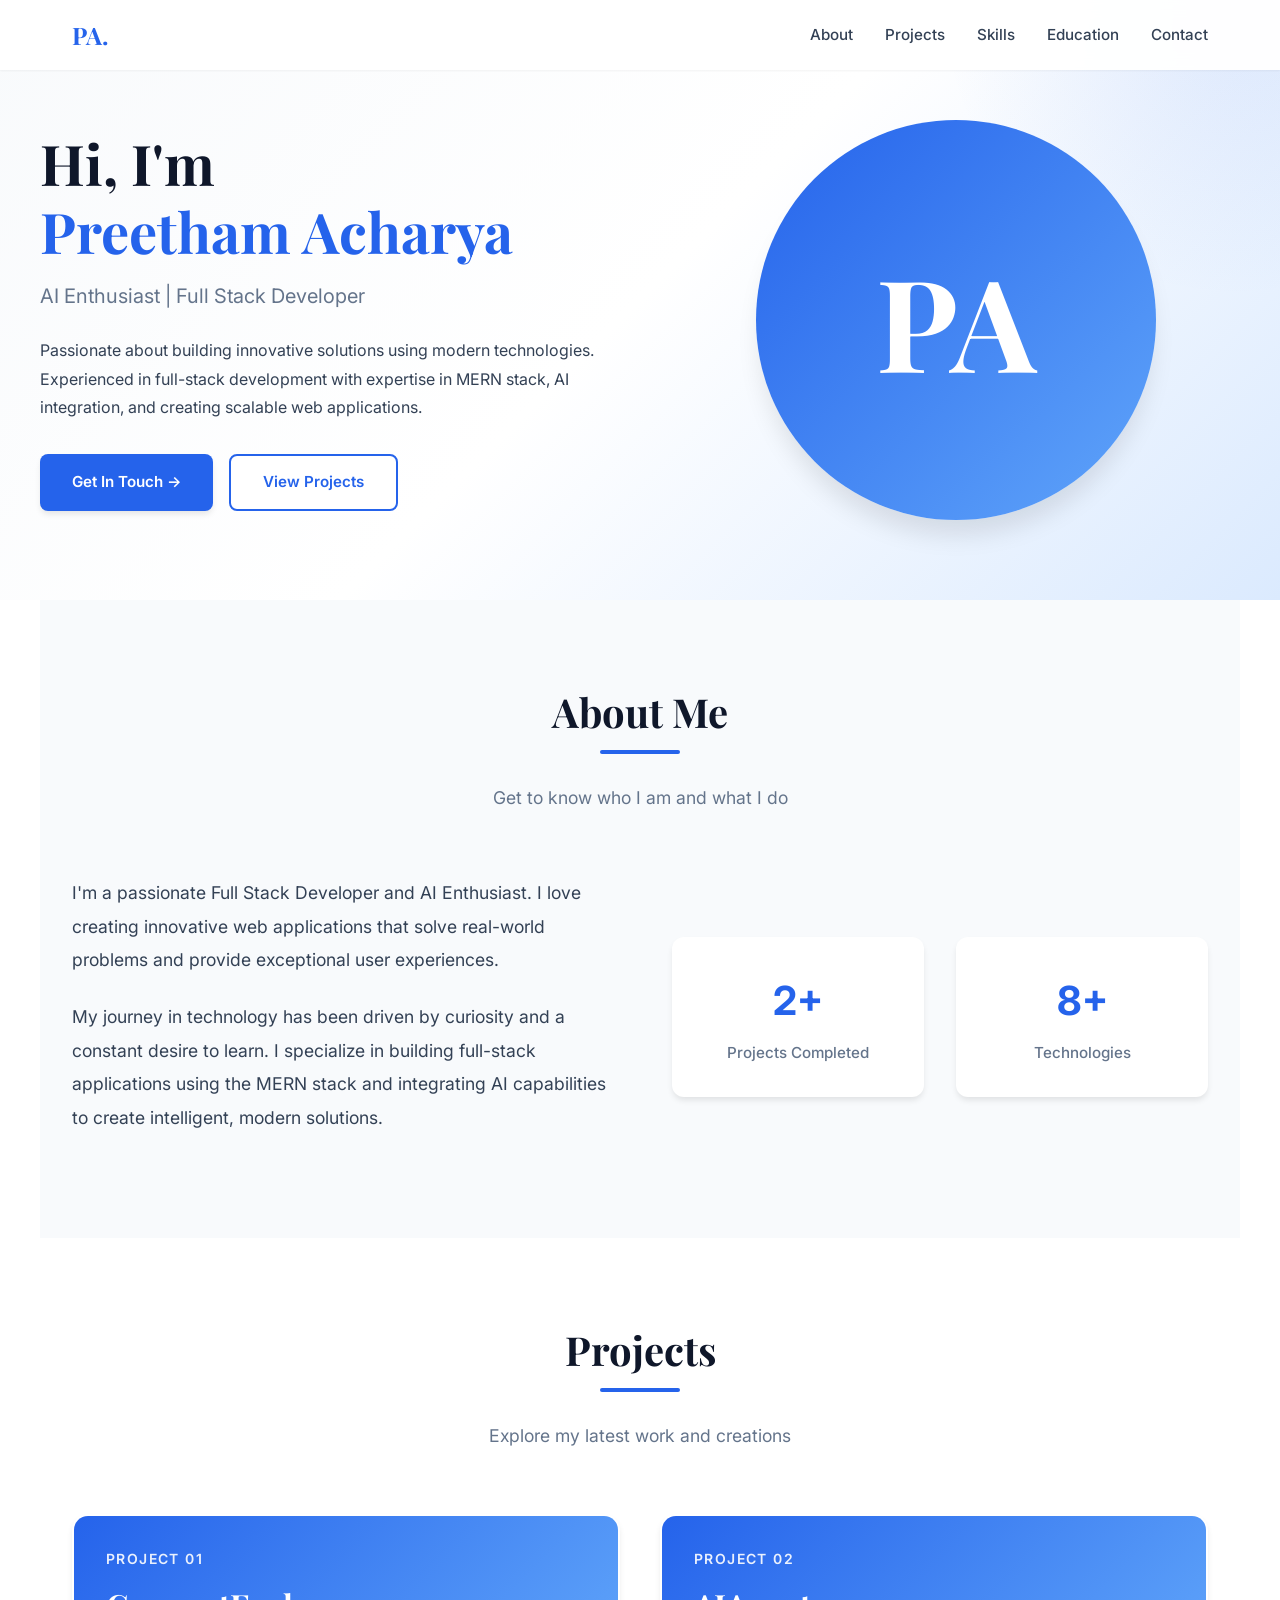
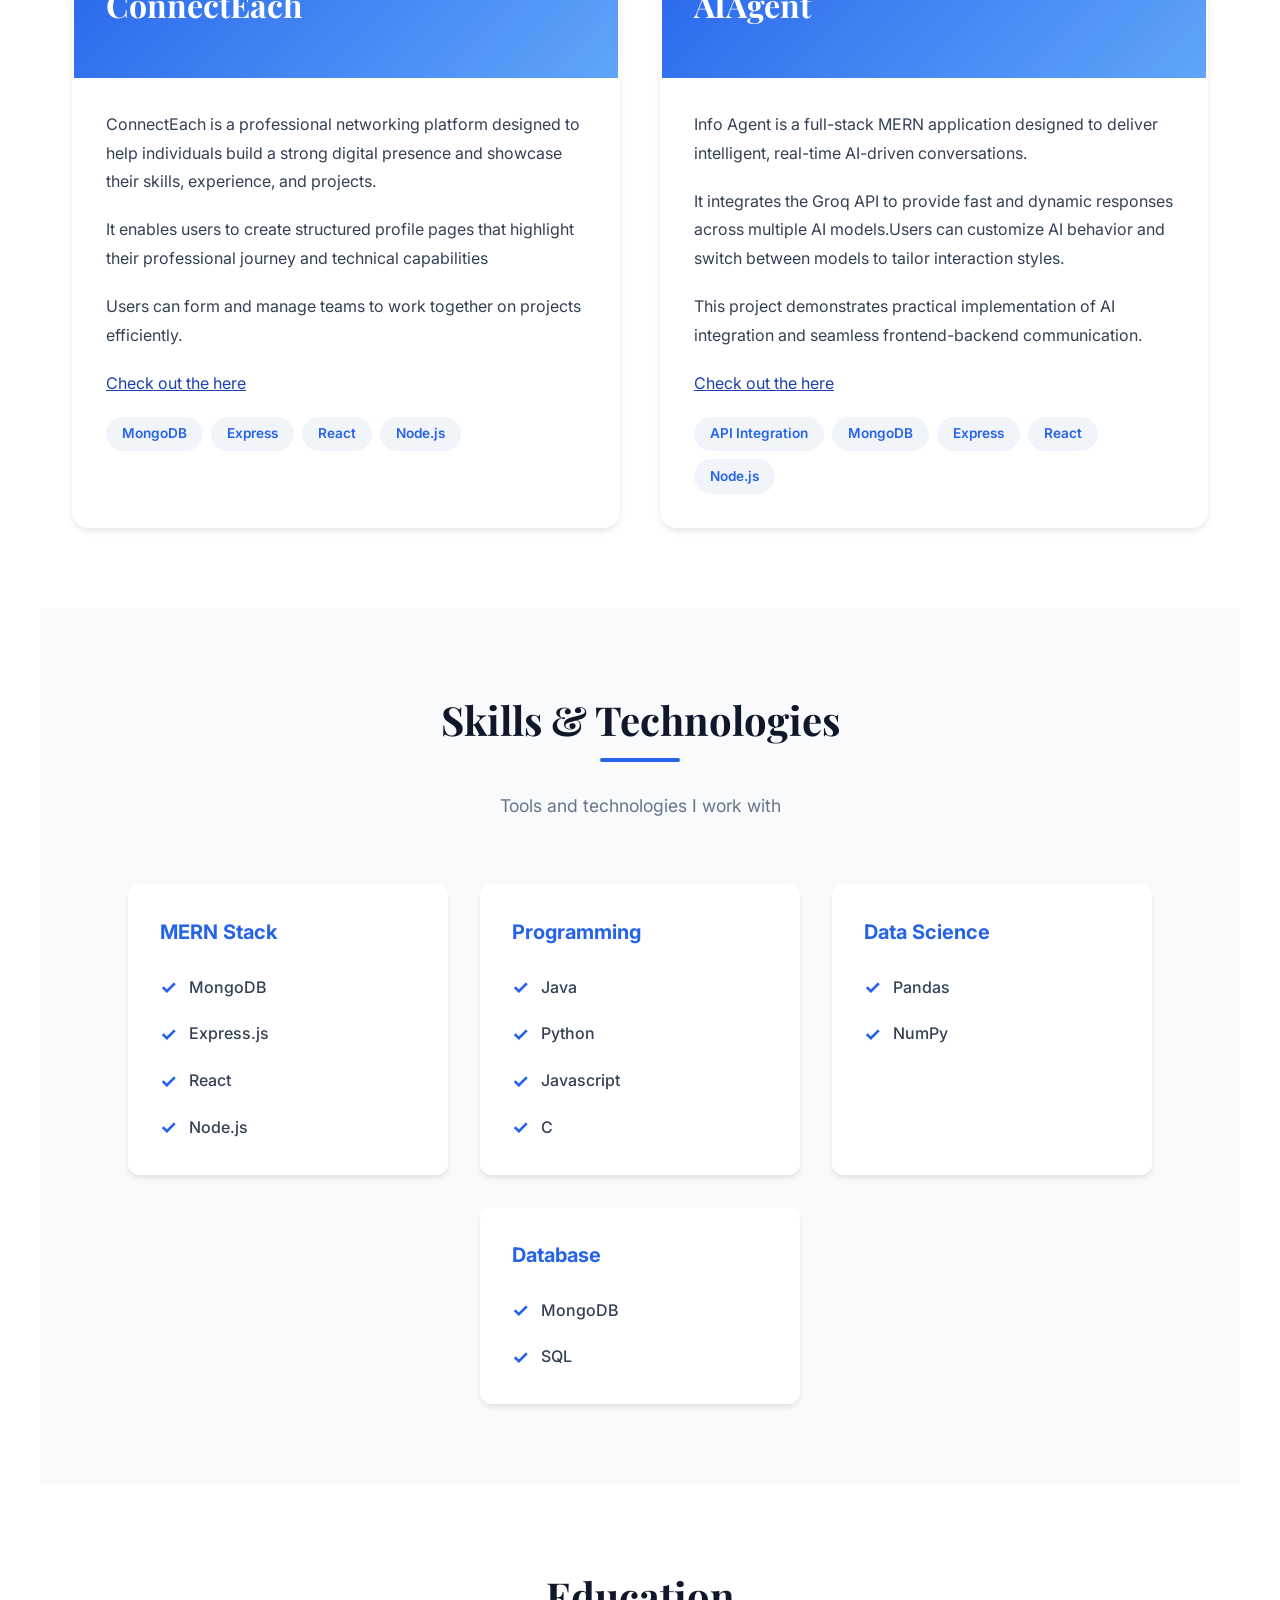
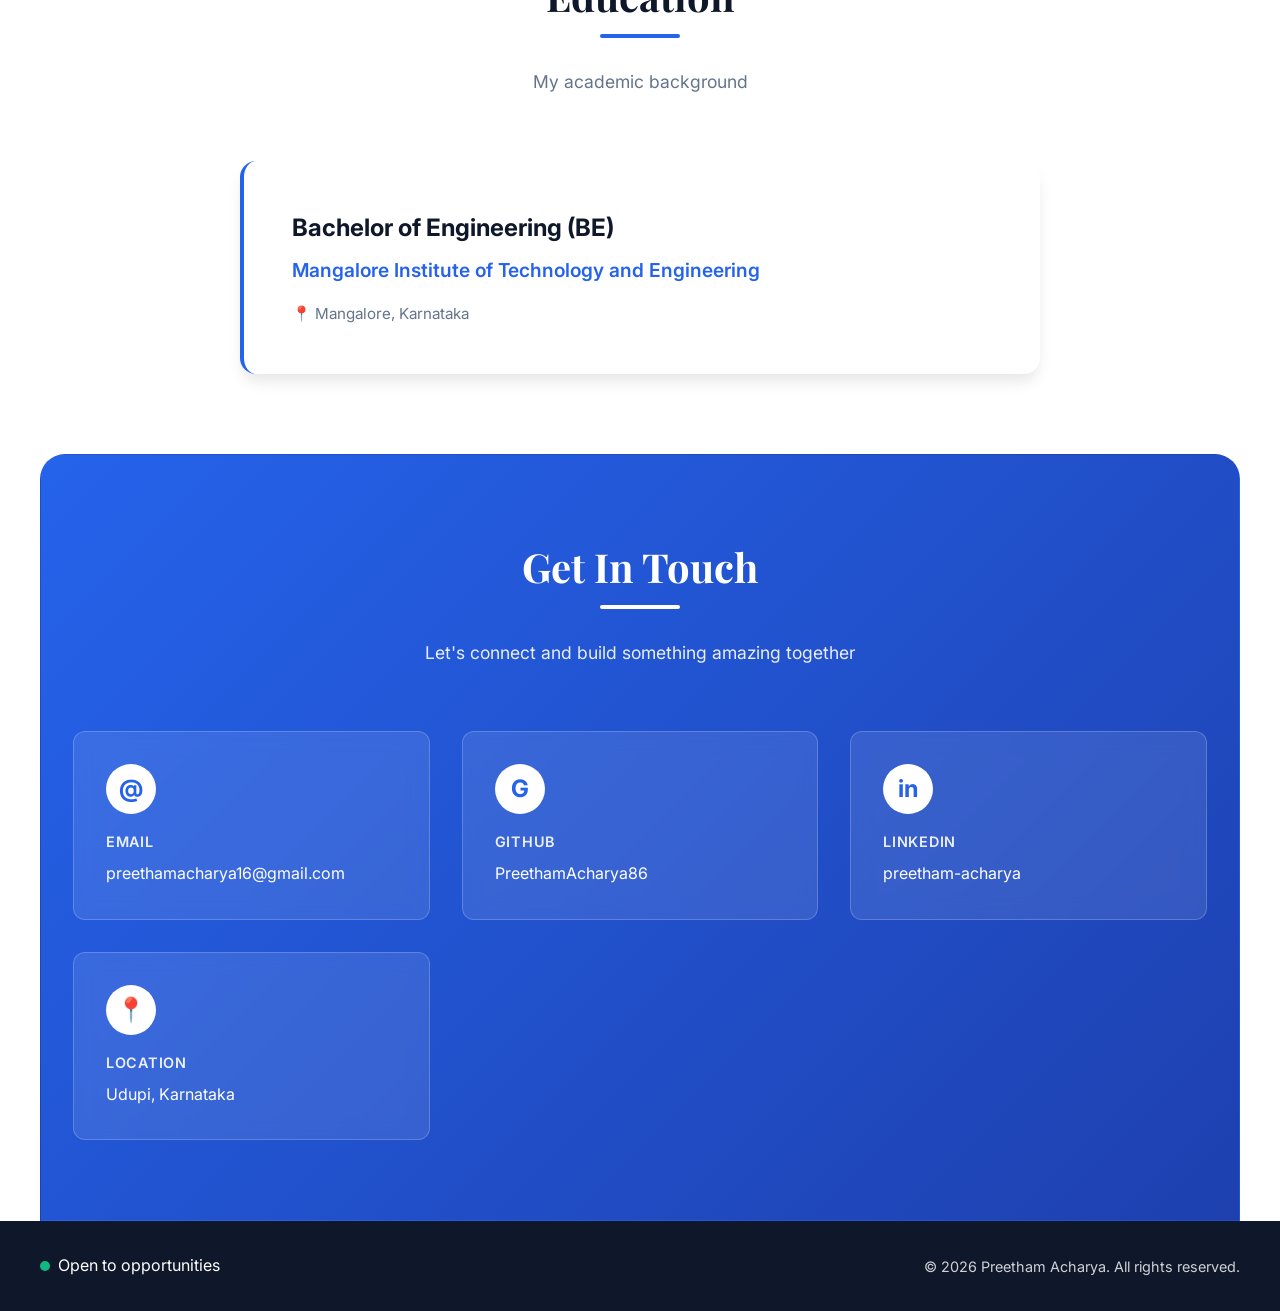
==== commit bb407521: "Updated projects and skills" ====
--- a/index.html
+++ b/index.html
@@ -8,73 +8,6 @@
   <link rel="stylesheet" href="style.css">
   <link href="https://fonts.googleapis.com/css2?family=Inter:wght@300;400;500;600;700&family=Playfair+Display:wght@400;600;700&display=swap" rel="stylesheet">
 
-  <!-- Mobile navbar responsiveness only — no other styles changed -->
-  <style>
-    .hamburger {
-      display: none;
-      flex-direction: column;
-      gap: 5px;
-      cursor: pointer;
-      background: none;
-      border: none;
-      padding: 4px;
-    }
-
-    .hamburger span {
-      display: block;
-      width: 24px;
-      height: 2px;
-      background: currentColor;
-      border-radius: 2px;
-      transition: transform 0.3s ease, opacity 0.3s ease;
-    }
-
-    .hamburger.open span:nth-child(1) {
-      transform: translateY(7px) rotate(45deg);
-    }
-
-    .hamburger.open span:nth-child(2) {
-      opacity: 0;
-    }
-
-    .hamburger.open span:nth-child(3) {
-      transform: translateY(-7px) rotate(-45deg);
-    }
-
-    @media (max-width: 768px) {
-      .hamburger {
-        display: flex;
-      }
-
-      .nav-links {
-        display: none;
-        flex-direction: column;
-        position: absolute;
-        top: 100%;
-        left: 0;
-        right: 0;
-        padding: 12px 0;
-        border-top: 1px solid rgba(128,128,128,0.15);
-        background: inherit;
-        box-shadow: 0 8px 24px rgba(0,0,0,0.12);
-        z-index: 999;
-      }
-
-      .nav-links.open {
-        display: flex;
-      }
-
-      .nav-links li {
-        list-style: none;
-      }
-
-      .nav-links li a {
-        display: block;
-        padding: 10px 24px;
-        font-size: 0.95rem;
-      }
-    }
-  </style>
 </head>
 <body>
 
--- a/style.css
+++ b/style.css
@@ -708,4 +708,69 @@
 .fade-in.visible {
   opacity: 1;
   transform: translateY(0);
+}
+
+.hamburger {
+  display: none;
+  flex-direction: column;
+  gap: 5px;
+  cursor: pointer;
+  background: none;
+  border: none;
+  padding: 4px;
+}
+
+.hamburger span {
+  display: block;
+  width: 24px;
+  height: 2px;
+  background: currentColor;
+  border-radius: 2px;
+  transition: transform 0.3s ease, opacity 0.3s ease;
+}
+
+.hamburger.open span:nth-child(1) {
+  transform: translateY(7px) rotate(45deg);
+}
+
+.hamburger.open span:nth-child(2) {
+  opacity: 0;
+}
+
+.hamburger.open span:nth-child(3) {
+  transform: translateY(-7px) rotate(-45deg);
+}
+
+@media (max-width: 768px) {
+  .hamburger {
+    display: flex;
+  }
+
+  .nav-links {
+    display: none;
+    flex-direction: column;
+    position: absolute;
+    top: 100%;
+    left: 0;
+    right: 0;
+    padding: 12px 0;
+    border-top: 1px solid rgba(128,128,128,0.15);
+    background: rgb(241, 248, 255);
+    box-shadow: 0 8px 24px rgba(0,0,0,0.12);
+    z-index: 999;
+  }
+
+  .nav-links.open {
+    display: flex;
+  }
+
+  .nav-links li {
+    list-style: none;
+  }
+
+  .nav-links li a {
+    display: block;
+    padding: 10px 24px;
+    font-size: 0.95rem;
+  }
 }
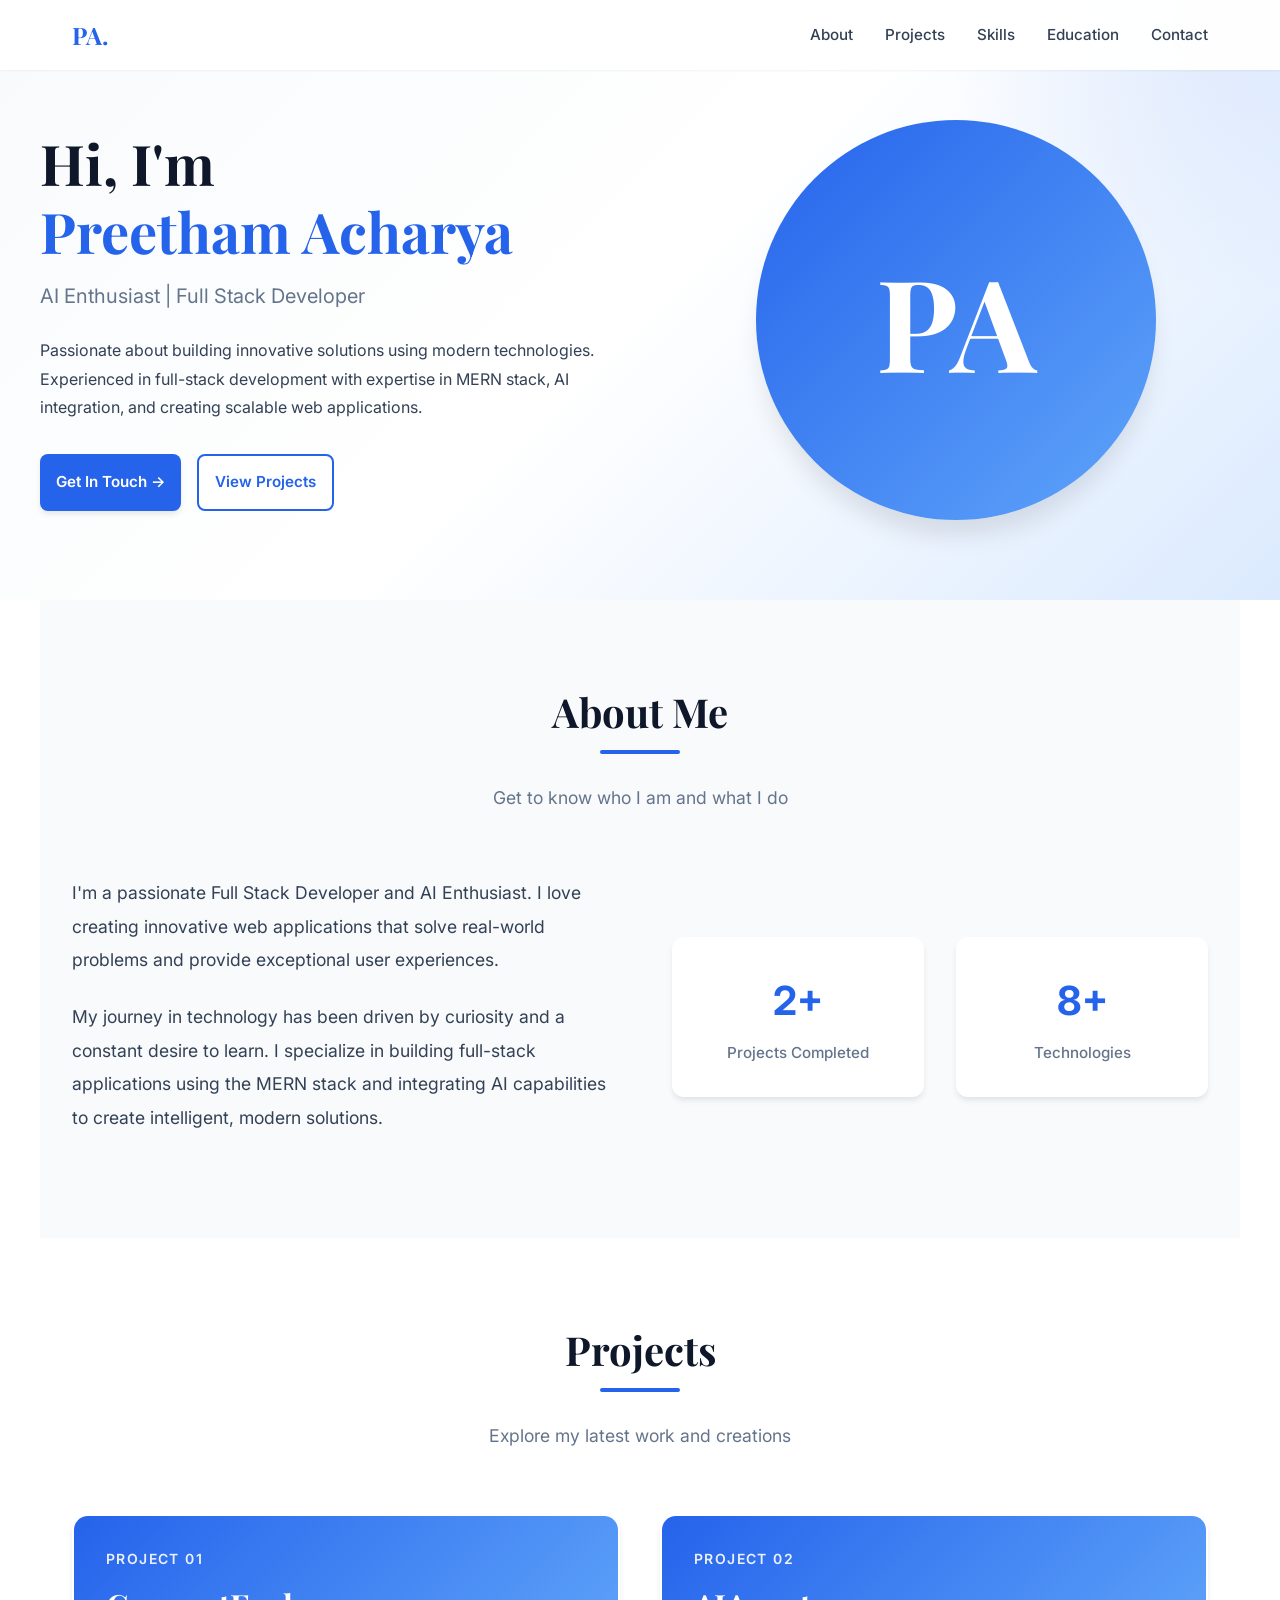
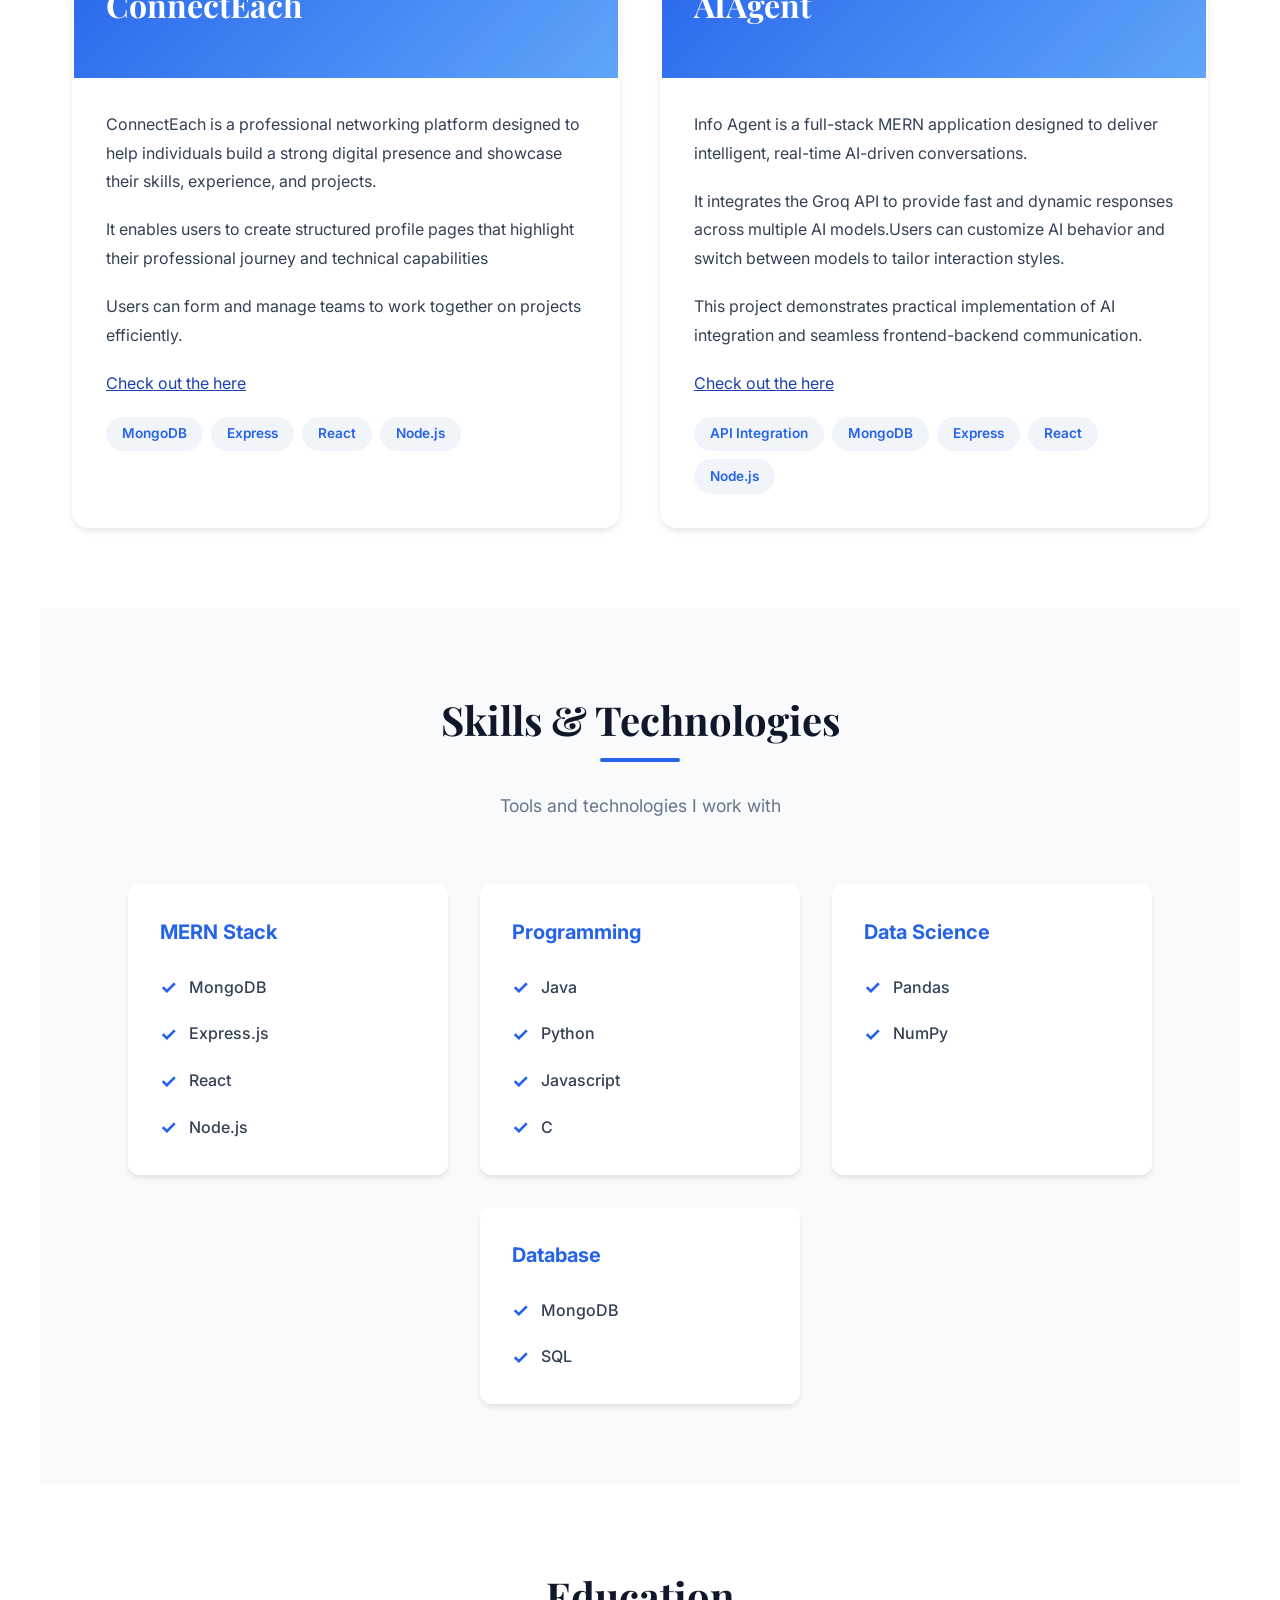
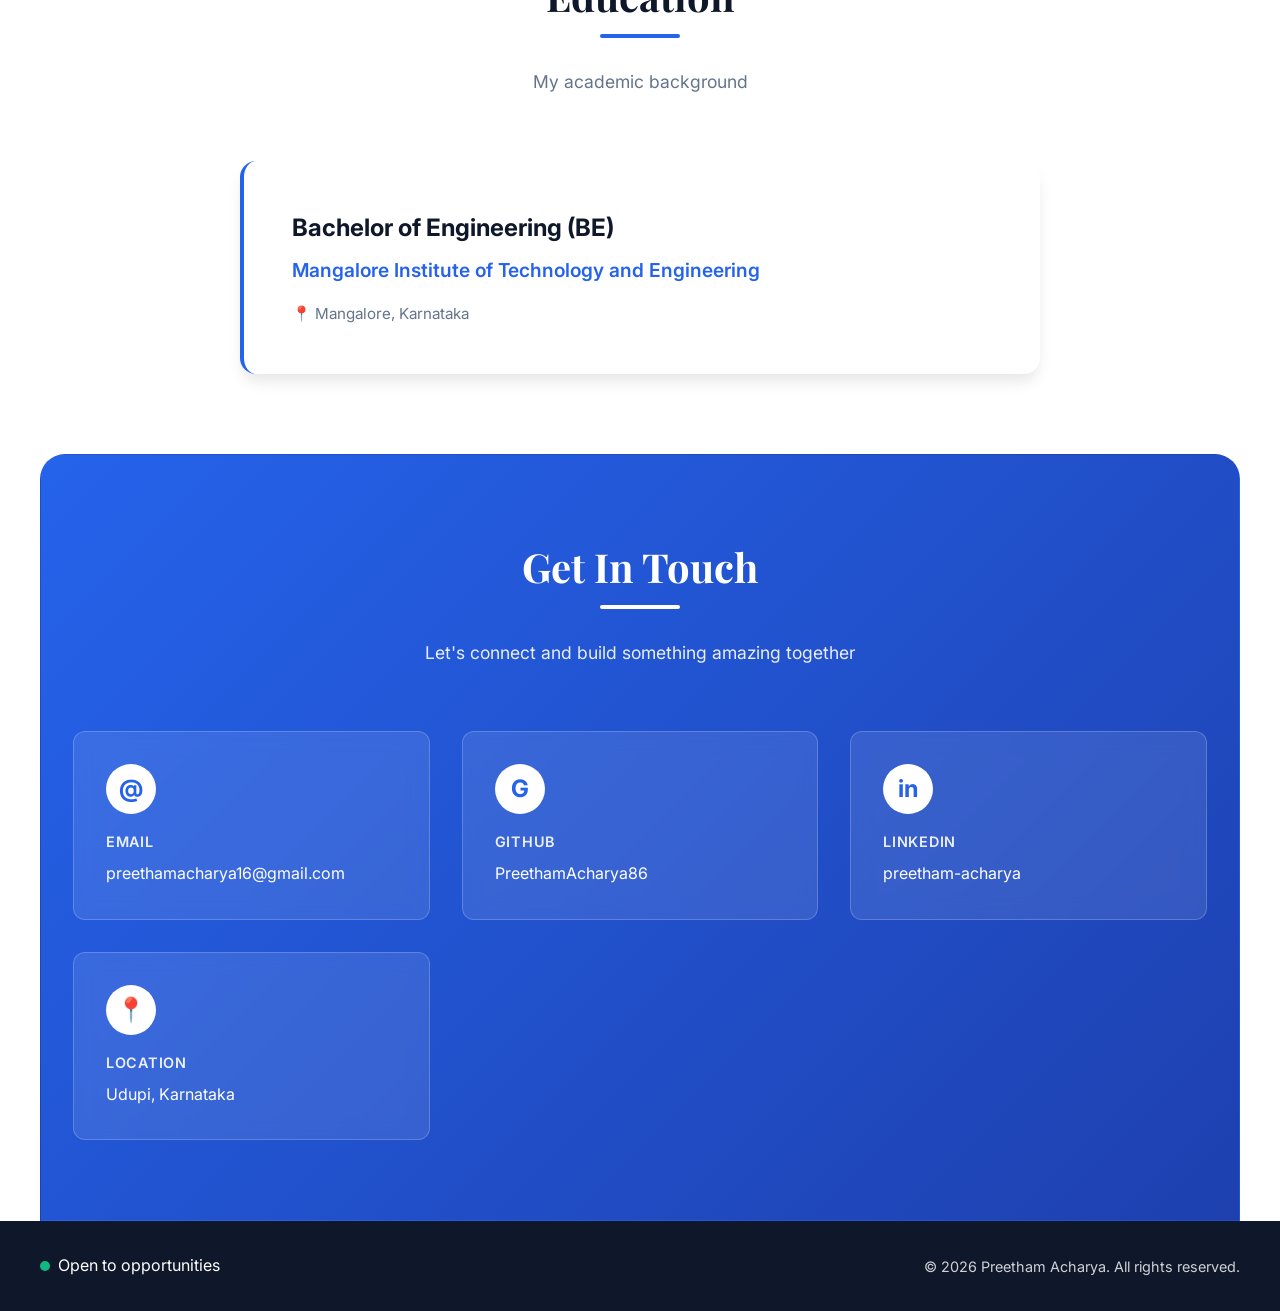
==== commit 4bdff925: "Updated projects and skills" ====
--- a/index.html
+++ b/index.html
@@ -343,12 +343,10 @@
   });
 }, observerOptions);
 
-// Observe all fade-in elements
 document.querySelectorAll('.fade-in').forEach(el => {
   observer.observe(el);
 });
 
-// Smooth scroll for navigation links
 document.querySelectorAll('a[href^="#"]').forEach(anchor => {
   anchor.addEventListener('click', function (e) {
     e.preventDefault();
--- a/style.css
+++ b/style.css
@@ -171,7 +171,7 @@
 }
 
 .btn {
-  padding: 0.875rem 2rem;
+  padding: 0.875rem 1rem;
   border-radius: 8px;
   text-decoration: none;
   font-weight: 600;
@@ -755,7 +755,7 @@
     right: 0;
     padding: 12px 0;
     border-top: 1px solid rgba(128,128,128,0.15);
-    background: rgb(241, 248, 255);
+    background: rgb(246, 247, 249);
     box-shadow: 0 8px 24px rgba(0,0,0,0.12);
     z-index: 999;
   }
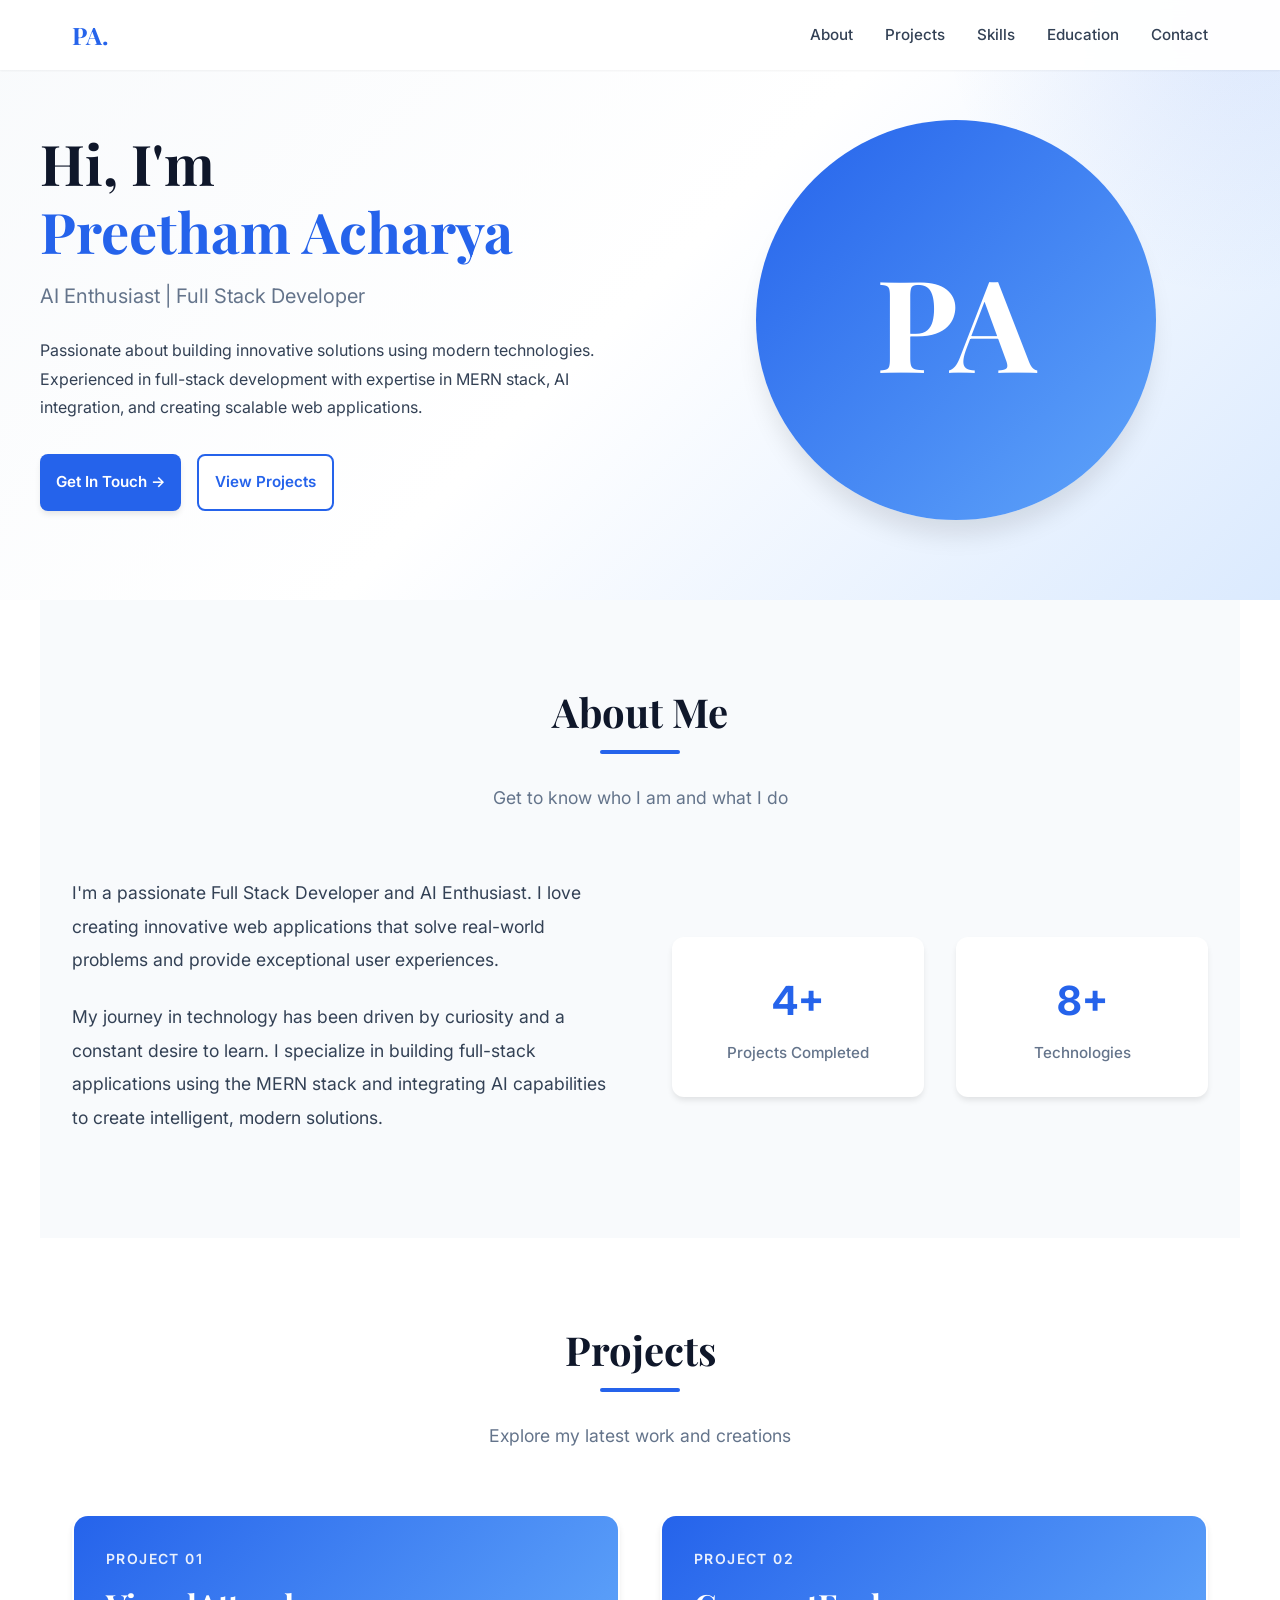
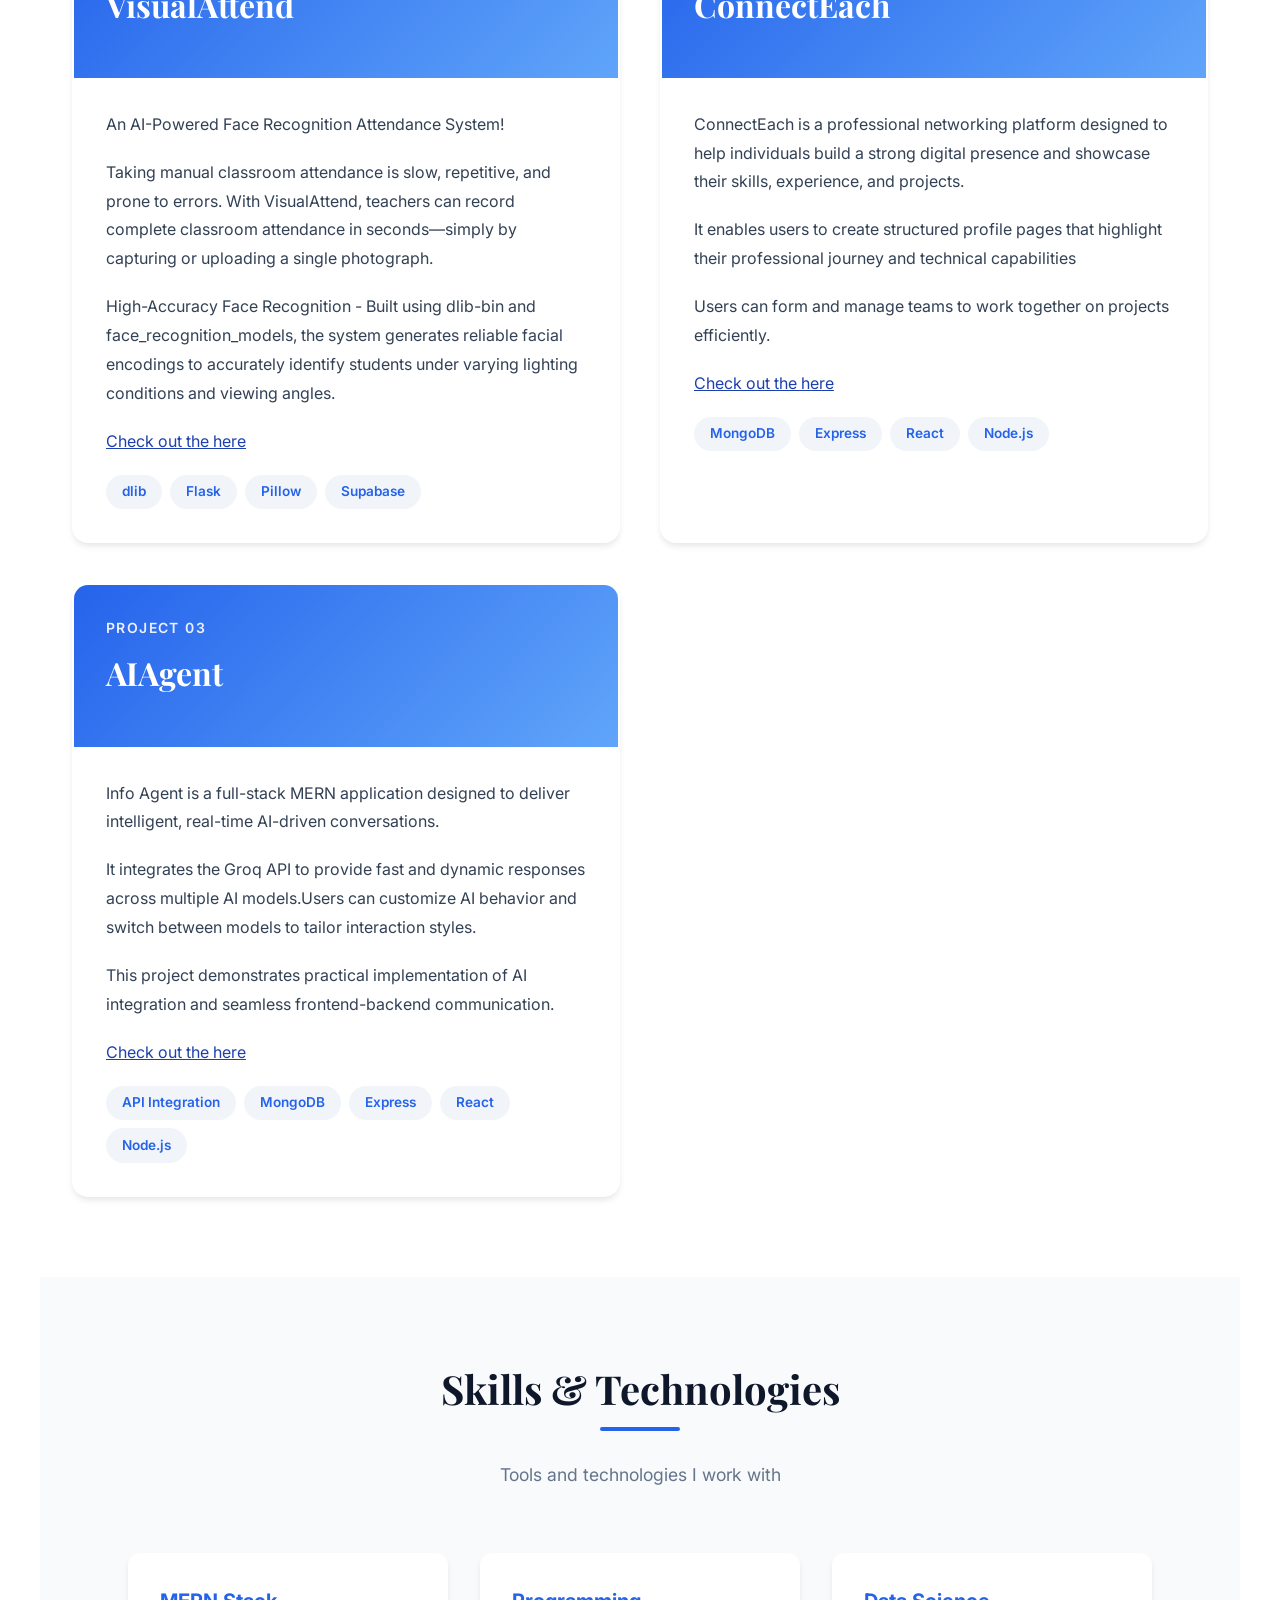
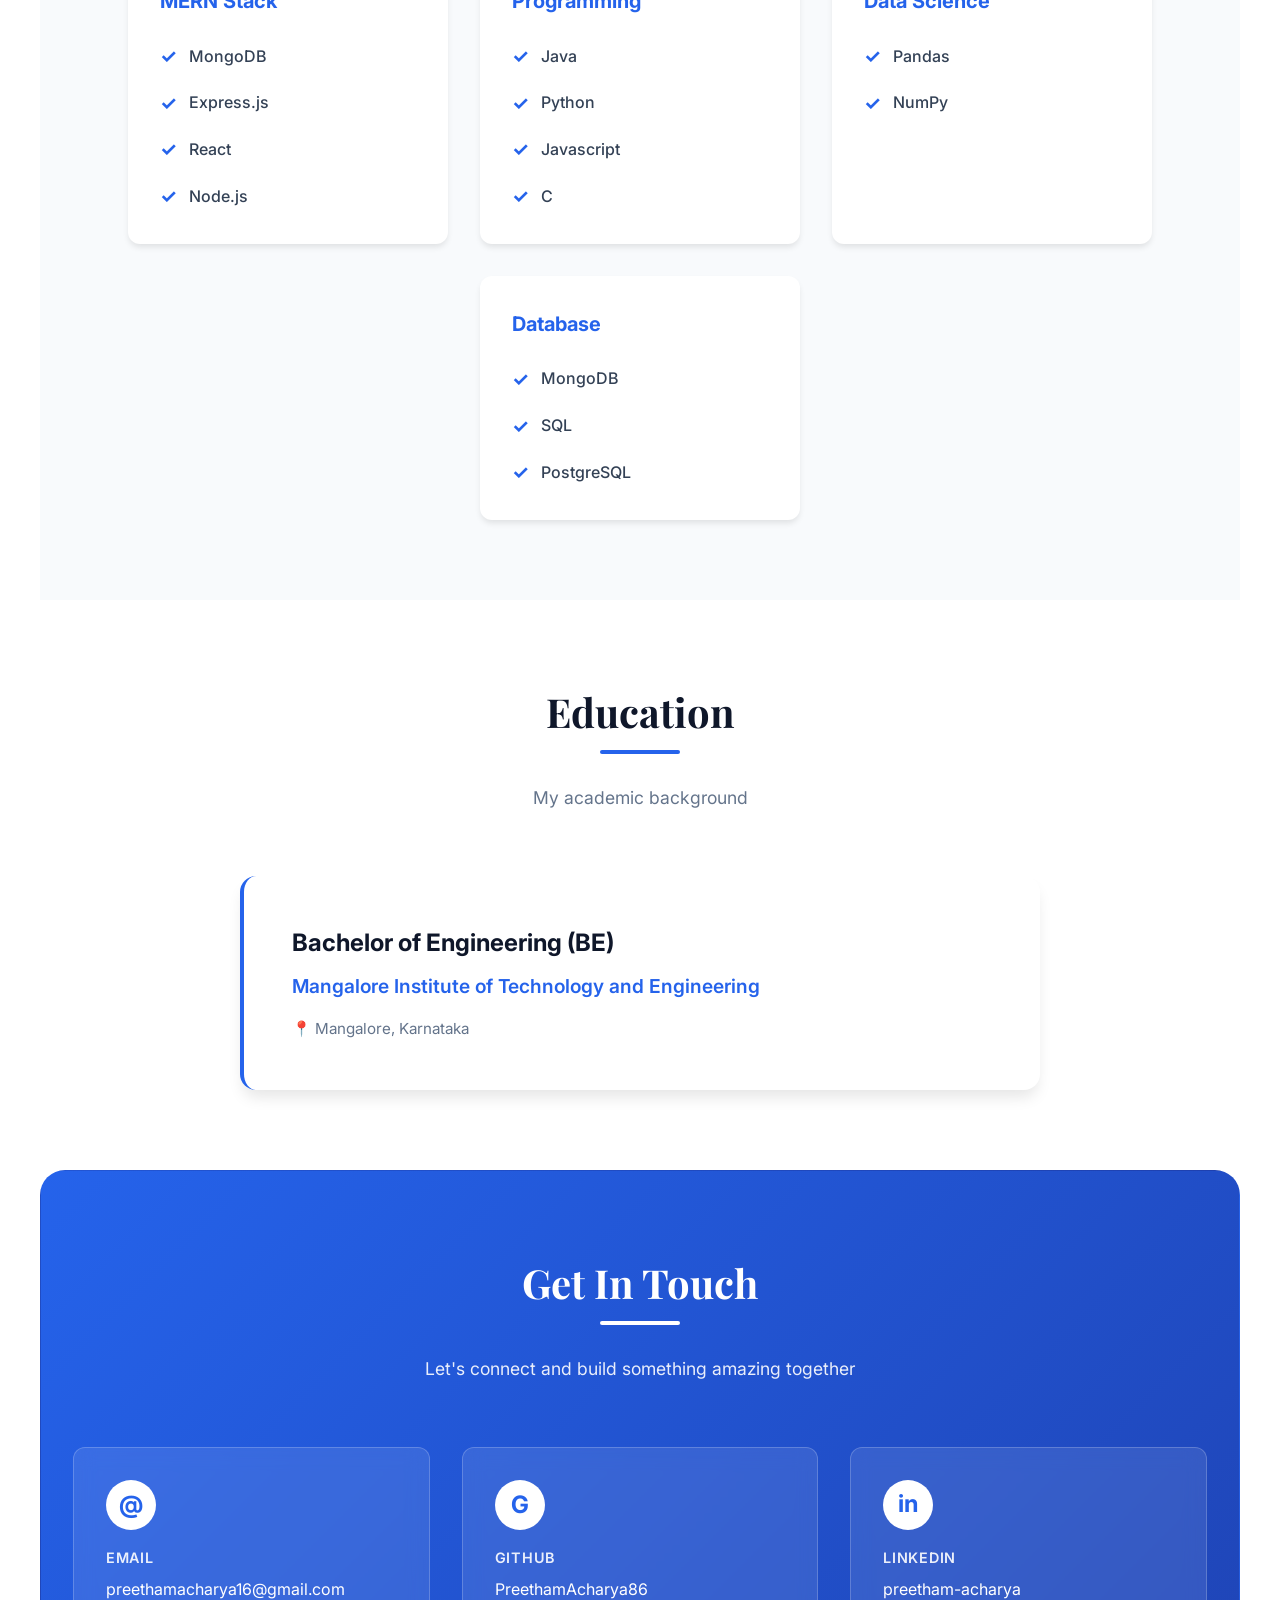
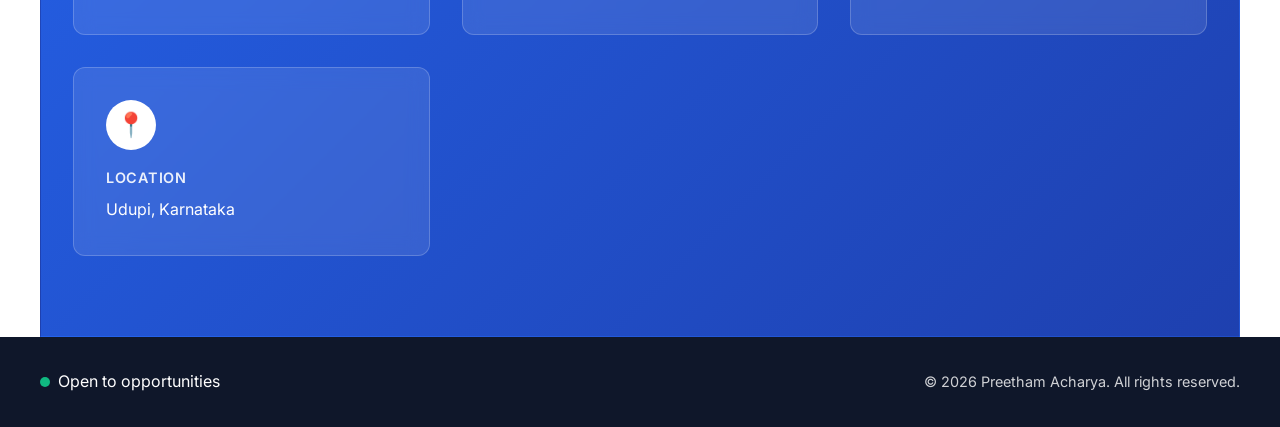
==== commit 6eb31542: "Add projects" ====
--- a/index.html
+++ b/index.html
@@ -76,7 +76,7 @@
     </div>
     <div class="about-stats">
       <div class="stat-card fade-in">
-        <div class="stat-number">2+</div>
+        <div class="stat-number">4+</div>
         <div class="stat-label">Projects Completed</div>
       </div>
       <div class="stat-card fade-in">
@@ -97,6 +97,35 @@
     <div class="project-card fade-in">
       <div class="project-header">
         <div class="project-number">PROJECT 01</div>
+        <h3 class="project-title">VisualAttend</h3>
+      </div>
+      <div class="project-body">
+        <p class="project-description"> 
+          An AI-Powered Face Recognition Attendance System!
+        </p>
+        <p class="project-description">
+          Taking manual classroom attendance is slow, repetitive, and prone to errors. With VisualAttend, teachers can record complete classroom attendance in seconds—simply by capturing or uploading a single photograph.
+        </p>
+        <p class="project-description">
+          High-Accuracy Face Recognition - Built using dlib-bin and face_recognition_models, the system generates reliable facial encodings to accurately identify students under varying lighting conditions and viewing angles.
+        </p>
+        <p class="project-description">
+          <a href="https://visualattendlanding.vercel.app" class="project-link">
+            Check out the here
+          </a>
+        </p>
+        
+        <div class="project-tags">
+          <span class="tag">dlib</span>
+          <span class="tag">Flask</span>
+          <span class="tag">Pillow</span>
+          <span class="tag">Supabase</span>
+        </div>
+      </div>
+    </div>
+    <div class="project-card fade-in">
+      <div class="project-header">
+        <div class="project-number">PROJECT 02</div>
         <h3 class="project-title">ConnectEach</h3>
       </div>
       <div class="project-body">
@@ -123,10 +152,10 @@
         </div>
       </div>
     </div>
-
+    
     <div class="project-card fade-in">
       <div class="project-header">
-        <div class="project-number">PROJECT 02</div>
+        <div class="project-number">PROJECT 03</div>
         <h3 class="project-title">AIAgent</h3>
       </div>
       <div class="project-body">
@@ -226,6 +255,9 @@
         </div>
         <div class="skill-item">
           <span class="skill-name">SQL</span>
+        </div>
+        <div class="skill-item">
+          <span class="skill-name">PostgreSQL</span>
         </div>
       </div>
     </div>
@@ -329,7 +361,6 @@
   });
 });
 
-// Intersection Observer for fade-in animations
 const observerOptions = {
   threshold: 0.1,
   rootMargin: '0px 0px -50px 0px'
--- a/style.css
+++ b/style.css
@@ -1,4 +1,4 @@
-:root {
+:root { 
   --primary-blue: #2563eb;
   --light-blue: #60a5fa;
   --dark-blue: #1e40af;
